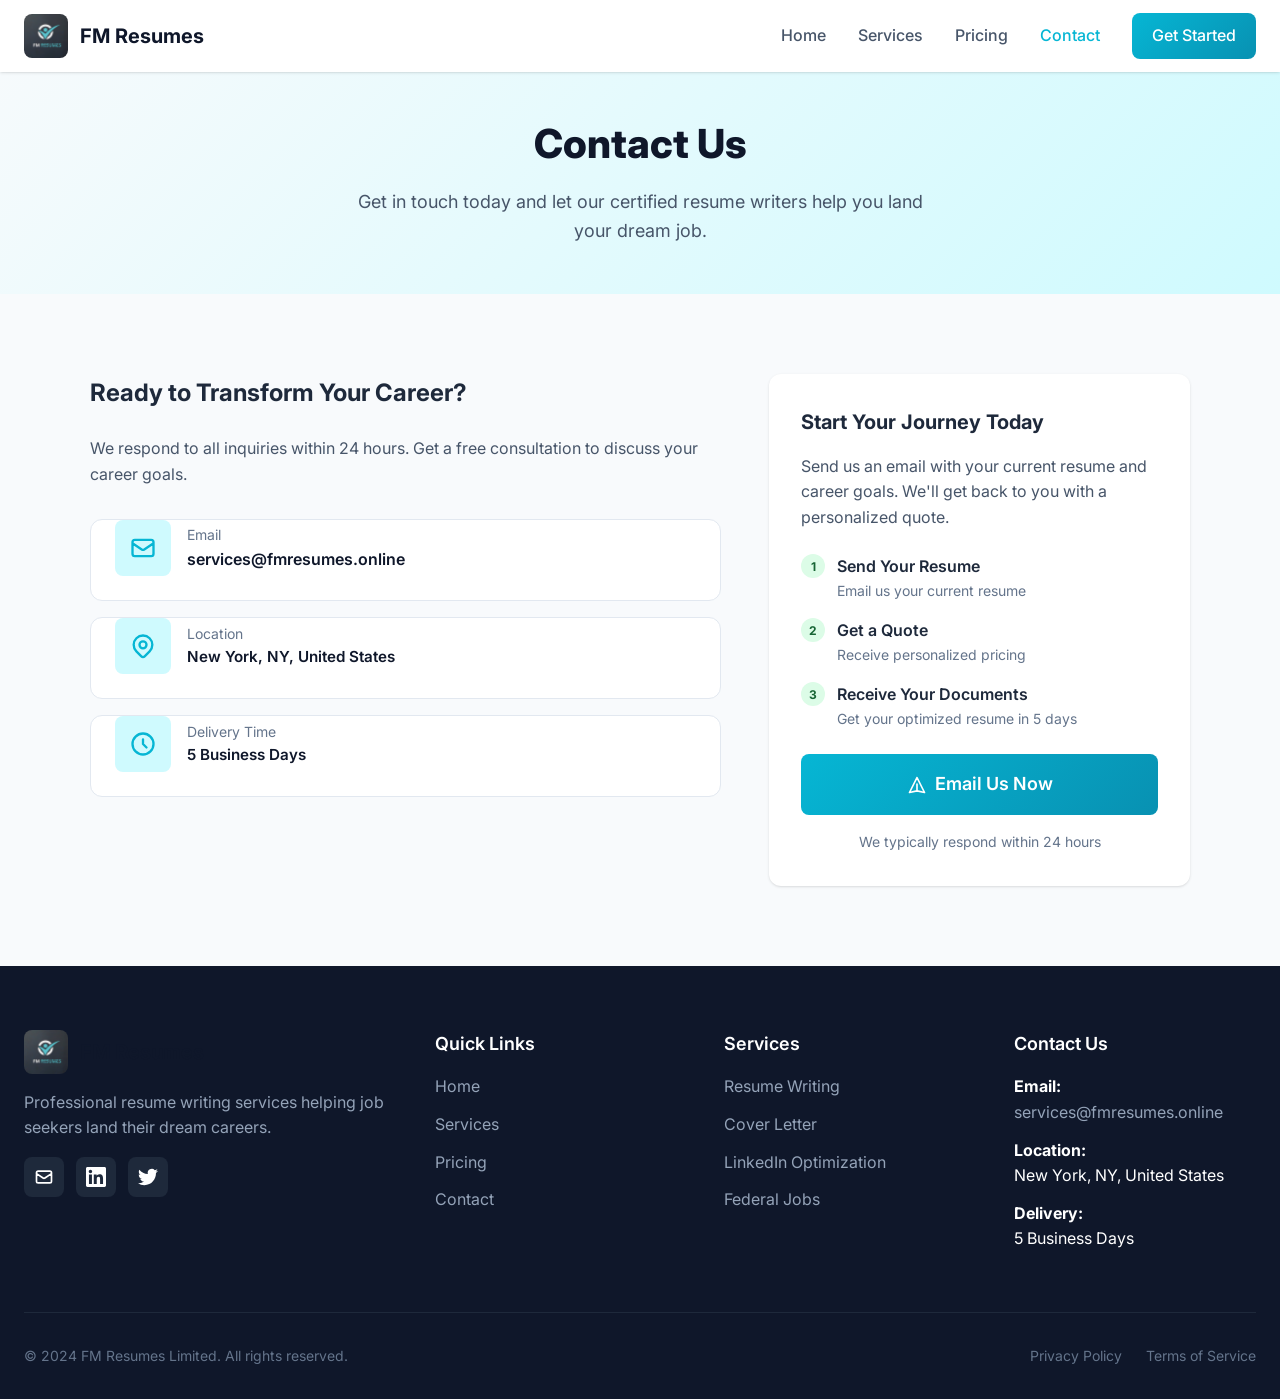
==== contact.html @ dc16cf53 "Add files via upload" ====
<!DOCTYPE html>
<html lang="en">
<head>
    <link rel="icon" type="image/png" href="/favicon.png">
    <link rel="apple-touch-icon" href="/favicon.png">
    <meta charset="UTF-8">
    <meta name="viewport" content="width=device-width, initial-scale=1.0">
    <title>Contact Us | FM Resumes</title>
    <meta name="description" content="Get in touch with FM Resumes for professional resume writing services. Free consultation available.">
    <link rel="stylesheet" href="style.css">
</head>
<body>
    <!-- Navigation -->
    <nav class="navbar">
        <div class="container">
            <a href="index.html" class="logo">
                <img src="logo.jpg" alt="FM Resumes">
                <span>FM Resumes</span>
            </a>
            <div class="nav-links">
                <a href="index.html">Home</a>
                <a href="services.html">Services</a>
                <a href="pricing.html">Pricing</a><a href="contact.html" class="active">Contact</a>
                <a href="pricing.html" class="nav-cta">Get Started</a>
            </div>
            <button class="mobile-menu-btn" aria-label="Toggle menu">
                <svg xmlns="http://www.w3.org/2000/svg" fill="none" viewBox="0 0 24 24" stroke="currentColor">
                    <path stroke-linecap="round" stroke-linejoin="round" stroke-width="2" d="M4 6h16M4 12h16M4 18h16" />
                </svg>
            </button>
        </div>
    </nav>

    <!-- Page Header -->
    <header class="page-header">
        <div class="container">
            <h1>Contact Us</h1>
            <p>Get in touch today and let our certified resume writers help you land your dream job.</p>
        </div>
    </header>

    <!-- Contact Section -->
    <section class="section">
        <div class="container">
            <div class="checkout-grid">
                <!-- Contact Info -->
                <div>
                    <h2 style="font-size: 1.5rem; margin-bottom: 1.5rem;">Ready to Transform Your Career?</h2>
                    <p style="color: var(--gray-600); margin-bottom: 2rem;">We respond to all inquiries within 24 hours. Get a free consultation to discuss your career goals.</p>

                    <div style="display: flex; flex-direction: column; gap: 1rem;">
                        <div class="card">
                            <div class="card-body" style="display: flex; align-items: center; gap: 1rem;">
                                <div class="card-icon" style="margin-bottom: 0;">
                                    <svg xmlns="http://www.w3.org/2000/svg" fill="none" viewBox="0 0 24 24" stroke="currentColor">
                                        <path stroke-linecap="round" stroke-linejoin="round" stroke-width="2" d="M3 8l7.89 5.26a2 2 0 002.22 0L21 8M5 19h14a2 2 0 002-2V7a2 2 0 00-2-2H5a2 2 0 00-2 2v10a2 2 0 002 2z" />
                                    </svg>
                                </div>
                                <div>
                                    <p style="font-size: 0.875rem; color: var(--gray-500);">Email</p>
                                    <a href="mailto:services@fmresumes.online" style="font-weight: 600; color: var(--gray-900);">services@fmresumes.online</a>
                                </div>
                            </div>
                        </div>

                        <div class="card">
                            <div class="card-body" style="display: flex; align-items: center; gap: 1rem;">
                                <div class="card-icon" style="margin-bottom: 0;">
                                    <svg xmlns="http://www.w3.org/2000/svg" fill="none" viewBox="0 0 24 24" stroke="currentColor">
                                        <path stroke-linecap="round" stroke-linejoin="round" stroke-width="2" d="M17.657 16.657L13.414 20.9a1.998 1.998 0 01-2.827 0l-4.244-4.243a8 8 0 1111.314 0z" />
                                        <path stroke-linecap="round" stroke-linejoin="round" stroke-width="2" d="M15 11a3 3 0 11-6 0 3 3 0 016 0z" />
                                    </svg>
                                </div>
                                <div>
                                    <p style="font-size: 0.875rem; color: var(--gray-500);">Location</p>
                                    <p style="font-weight: 600; color: var(--gray-900);">New York, NY, United States</p>
                                </div>
                            </div>
                        </div>

                        <div class="card">
                            <div class="card-body" style="display: flex; align-items: center; gap: 1rem;">
                                <div class="card-icon" style="margin-bottom: 0;">
                                    <svg xmlns="http://www.w3.org/2000/svg" fill="none" viewBox="0 0 24 24" stroke="currentColor">
                                        <path stroke-linecap="round" stroke-linejoin="round" stroke-width="2" d="M12 8v4l3 3m6-3a9 9 0 11-18 0 9 9 0 0118 0z" />
                                    </svg>
                                </div>
                                <div>
                                    <p style="font-size: 0.875rem; color: var(--gray-500);">Delivery Time</p>
                                    <p style="font-weight: 600; color: var(--gray-900);">5 Business Days</p>
                                </div>
                            </div>
                        </div>
                    </div>
                </div>

                <!-- CTA Card -->
                <div class="checkout-summary">
                    <h2 style="font-size: 1.25rem; margin-bottom: 1rem;">Start Your Journey Today</h2>
                    <p style="color: var(--gray-600); margin-bottom: 1.5rem;">Send us an email with your current resume and career goals. We'll get back to you with a personalized quote.</p>

                    <div style="display: flex; flex-direction: column; gap: 1rem; margin-bottom: 1.5rem;">
                        <div style="display: flex; align-items: flex-start; gap: 0.75rem;">
                            <div style="width: 24px; height: 24px; background: #dcfce7; border-radius: 50%; display: flex; align-items: center; justify-content: center; flex-shrink: 0;">
                                <span style="color: #166534; font-size: 0.75rem; font-weight: 700;">1</span>
                            </div>
                            <div>
                                <p style="font-weight: 600;">Send Your Resume</p>
                                <p style="font-size: 0.875rem; color: var(--gray-500);">Email us your current resume</p>
                            </div>
                        </div>
                        <div style="display: flex; align-items: flex-start; gap: 0.75rem;">
                            <div style="width: 24px; height: 24px; background: #dcfce7; border-radius: 50%; display: flex; align-items: center; justify-content: center; flex-shrink: 0;">
                                <span style="color: #166534; font-size: 0.75rem; font-weight: 700;">2</span>
                            </div>
                            <div>
                                <p style="font-weight: 600;">Get a Quote</p>
                                <p style="font-size: 0.875rem; color: var(--gray-500);">Receive personalized pricing</p>
                            </div>
                        </div>
                        <div style="display: flex; align-items: flex-start; gap: 0.75rem;">
                            <div style="width: 24px; height: 24px; background: #dcfce7; border-radius: 50%; display: flex; align-items: center; justify-content: center; flex-shrink: 0;">
                                <span style="color: #166534; font-size: 0.75rem; font-weight: 700;">3</span>
                            </div>
                            <div>
                                <p style="font-weight: 600;">Receive Your Documents</p>
                                <p style="font-size: 0.875rem; color: var(--gray-500);">Get your optimized resume in 5 days</p>
                            </div>
                        </div>
                    </div>

                    <a href="mailto:services@fmresumes.online" class="btn btn-primary btn-full btn-large">
                        <svg xmlns="http://www.w3.org/2000/svg" width="20" height="20" viewBox="0 0 24 24" fill="none" stroke="currentColor" stroke-width="2">
                            <path stroke-linecap="round" stroke-linejoin="round" d="M12 19l9 2-9-18-9 18 9-2zm0 0v-8" />
                        </svg>
                        Email Us Now
                    </a>

                    <p style="text-align: center; font-size: 0.875rem; color: var(--gray-500); margin-top: 1rem;">We typically respond within 24 hours</p>
                </div>
            </div>
        </div>
    </section>

    <!-- Footer -->
    <footer class="footer">
        <div class="container">
            <div class="footer-grid">
                <div class="footer-brand">
                    <a href="index.html" class="logo">
                        <img src="logo.jpg" alt="FM Resumes">
                        <span>FM Resumes</span>
                    </a>
                    <p>Professional resume writing services helping job seekers land their dream careers.</p>
                    <div class="footer-social">
                        <a href="mailto:services@fmresumes.online" aria-label="Email">
                            <svg xmlns="http://www.w3.org/2000/svg" fill="none" viewBox="0 0 24 24" stroke="currentColor">
                                <path stroke-linecap="round" stroke-linejoin="round" stroke-width="2" d="M3 8l7.89 5.26a2 2 0 002.22 0L21 8M5 19h14a2 2 0 002-2V7a2 2 0 00-2-2H5a2 2 0 00-2 2v10a2 2 0 002 2z" />
                            </svg>
                        </a>
                        <a href="#" aria-label="LinkedIn">
                            <svg xmlns="http://www.w3.org/2000/svg" fill="currentColor" viewBox="0 0 24 24">
                                <path d="M20.447 20.452h-3.554v-5.569c0-1.328-.027-3.037-1.852-3.037-1.853 0-2.136 1.445-2.136 2.939v5.667H9.351V9h3.414v1.561h.046c.477-.9 1.637-1.85 3.37-1.85 3.601 0 4.267 2.37 4.267 5.455v6.286zM5.337 7.433c-1.144 0-2.063-.926-2.063-2.065 0-1.138.92-2.063 2.063-2.063 1.14 0 2.064.925 2.064 2.063 0 1.139-.925 2.065-2.064 2.065zm1.782 13.019H3.555V9h3.564v11.452zM22.225 0H1.771C.792 0 0 .774 0 1.729v20.542C0 23.227.792 24 1.771 24h20.451C23.2 24 24 23.227 24 22.271V1.729C24 .774 23.2 0 22.222 0h.003z"/>
                            </svg>
                        </a>
                        <a href="#" aria-label="Twitter">
                            <svg xmlns="http://www.w3.org/2000/svg" fill="currentColor" viewBox="0 0 24 24">
                                <path d="M23.953 4.57a10 10 0 01-2.825.775 4.958 4.958 0 002.163-2.723c-.951.555-2.005.959-3.127 1.184a4.92 4.92 0 00-8.384 4.482C7.69 8.095 4.067 6.13 1.64 3.162a4.822 4.822 0 00-.666 2.475c0 1.71.87 3.213 2.188 4.096a4.904 4.904 0 01-2.228-.616v.06a4.923 4.923 0 003.946 4.827 4.996 4.996 0 01-2.212.085 4.936 4.936 0 004.604 3.417 9.867 9.867 0 01-6.102 2.105c-.39 0-.779-.023-1.17-.067a13.995 13.995 0 007.557 2.209c9.053 0 13.998-7.496 13.998-13.985 0-.21 0-.42-.015-.63A9.935 9.935 0 0024 4.59z"/>
                            </svg>
                        </a>
                    </div>
                </div>
                <div>
                    <h4>Quick Links</h4>
                    <ul class="footer-links">
                        <li><a href="index.html">Home</a></li>
                        <li><a href="services.html">Services</a></li>
                        <li><a href="pricing.html">Pricing</a></li>
                        <li></li>
                        <li><a href="contact.html">Contact</a></li>
                    </ul>
                </div>
                <div>
                    <h4>Services</h4>
                    <ul class="footer-links">
                        <li><a href="early-career.html">Resume Writing</a></li>
                        <li><a href="services.html">Cover Letter</a></li>
                        <li><a href="services.html">LinkedIn Optimization</a></li>
                        <li><a href="services.html">Federal Jobs</a></li>
                        <li></li>
                    </ul>
                </div>
                <div>
                    <h4>Contact Us</h4>
                    <ul class="footer-links">
                        <li><strong>Email:</strong><br><a href="mailto:services@fmresumes.online">services@fmresumes.online</a></li>
                        <li><strong>Location:</strong><br>New York, NY, United States</li>
                        <li><strong>Delivery:</strong><br>5 Business Days</li>
                    </ul>
                </div>
            </div>
            <div class="footer-bottom">
                <p>&copy; 2024 FM Resumes Limited. All rights reserved.</p>
                <div class="footer-bottom-links">
                    <a href="#">Privacy Policy</a>
                    <a href="#">Terms of Service</a>
                </div>
            </div>
        </div>
    </footer>

    <script src="main.js"></script>
</body>
</html>
---- style.css ----
/* FM Resumes - Main Stylesheet */
@import url('https://fonts.googleapis.com/css2?family=Inter:wght@300;400;500;600;700;800&display=swap');

:root {
    --primary: #06b6d4;
    --primary-dark: #0891b2;
    --primary-light: #cffafe;
    --secondary: #1e293b;
    --accent: #14b8a6;
    --success: #22c55e;
    --warning: #f59e0b;
    --danger: #ef4444;
    --gray-50: #f8fafc;
    --gray-100: #f1f5f9;
    --gray-200: #e2e8f0;
    --gray-300: #cbd5e1;
    --gray-400: #94a3b8;
    --gray-500: #64748b;
    --gray-600: #475569;
    --gray-700: #334155;
    --gray-800: #1e293b;
    --gray-900: #0f172a;
    --white: #ffffff;
    --shadow-sm: 0 1px 2px 0 rgb(0 0 0 / 0.05);
    --shadow: 0 1px 3px 0 rgb(0 0 0 / 0.1), 0 1px 2px -1px rgb(0 0 0 / 0.1);
    --shadow-md: 0 4px 6px -1px rgb(0 0 0 / 0.1), 0 2px 4px -2px rgb(0 0 0 / 0.1);
    --shadow-lg: 0 10px 15px -3px rgb(0 0 0 / 0.1), 0 4px 6px -4px rgb(0 0 0 / 0.1);
    --shadow-xl: 0 20px 25px -5px rgb(0 0 0 / 0.1), 0 8px 10px -6px rgb(0 0 0 / 0.1);
    --radius: 0.5rem;
    --radius-lg: 0.75rem;
    --radius-xl: 1rem;
}

* {
    margin: 0;
    padding: 0;
    box-sizing: border-box;
}

html {
    scroll-behavior: smooth;
}

body {
    font-family: 'Inter', -apple-system, BlinkMacSystemFont, 'Segoe UI', sans-serif;
    font-size: 16px;
    line-height: 1.6;
    color: var(--gray-800);
    background-color: var(--gray-50);
}

a {
    text-decoration: none;
    color: inherit;
}

ul {
    list-style: none;
}

img {
    max-width: 100%;
    height: auto;
}

/* Container */
.container {
    max-width: 1280px;
    margin: 0 auto;
    padding: 0 1.5rem;
}

/* Navigation */
.navbar {
    position: fixed;
    top: 0;
    left: 0;
    right: 0;
    background: var(--white);
    box-shadow: var(--shadow);
    z-index: 1000;
    transition: all 0.3s ease;
}

.navbar .container {
    display: flex;
    align-items: center;
    justify-content: space-between;
    height: 72px;
}

.logo {
    display: flex;
    align-items: center;
    gap: 0.75rem;
}

.logo img {
    width: 44px;
    height: 44px;
    border-radius: var(--radius);
    object-fit: cover;
}

.logo span {
    font-size: 1.25rem;
    font-weight: 700;
    color: var(--gray-900);
}

.nav-links {
    display: flex;
    align-items: center;
    gap: 2rem;
}

.nav-links a {
    font-weight: 500;
    color: var(--gray-600);
    transition: color 0.2s;
}

.nav-links a:hover,
.nav-links a.active {
    color: var(--primary);
}

.nav-cta {
    background: linear-gradient(135deg, var(--primary) 0%, var(--primary-dark) 100%);
    color: var(--white) !important;
    padding: 0.625rem 1.25rem;
    border-radius: var(--radius);
    font-weight: 600;
    transition: opacity 0.2s;
}

.nav-cta:hover {
    opacity: 0.9;
}

.mobile-menu-btn {
    display: none;
    background: none;
    border: none;
    cursor: pointer;
    padding: 0.5rem;
}

.mobile-menu-btn svg {
    width: 24px;
    height: 24px;
    color: var(--gray-700);
}

/* Buttons */
.btn {
    display: inline-flex;
    align-items: center;
    justify-content: center;
    gap: 0.5rem;
    padding: 0.75rem 1.5rem;
    font-size: 1rem;
    font-weight: 600;
    border-radius: var(--radius);
    border: none;
    cursor: pointer;
    transition: all 0.2s;
}

.btn-primary {
    background: linear-gradient(135deg, var(--primary) 0%, var(--primary-dark) 100%);
    color: var(--white);
}

.btn-primary:hover {
    opacity: 0.9;
    transform: translateY(-1px);
    box-shadow: var(--shadow-md);
}

.btn-secondary {
    background: var(--white);
    color: var(--gray-700);
    border: 1px solid var(--gray-300);
}

.btn-secondary:hover {
    background: var(--gray-50);
    border-color: var(--gray-400);
}

.btn-large {
    padding: 1rem 2rem;
    font-size: 1.125rem;
}

.btn-full {
    width: 100%;
}

/* Hero Section */
.hero {
    padding: 8rem 0 5rem;
    background: linear-gradient(135deg, var(--gray-50) 0%, var(--primary-light) 100%);
    position: relative;
    overflow: hidden;
}

.hero::before {
    content: '';
    position: absolute;
    top: 0;
    right: 0;
    width: 50%;
    height: 100%;
    background: linear-gradient(225deg, rgba(6, 182, 212, 0.1) 0%, transparent 60%);
}

.hero-content {
    display: grid;
    grid-template-columns: 1fr 1fr;
    gap: 4rem;
    align-items: center;
    position: relative;
    z-index: 1;
}

.hero-badge {
    display: inline-flex;
    align-items: center;
    gap: 0.5rem;
    background: var(--primary-light);
    color: var(--primary-dark);
    padding: 0.5rem 1rem;
    border-radius: 9999px;
    font-size: 0.875rem;
    font-weight: 600;
    margin-bottom: 1.5rem;
}

.hero h1 {
    font-size: 3.5rem;
    font-weight: 800;
    line-height: 1.1;
    color: var(--gray-900);
    margin-bottom: 1.5rem;
}

.hero h1 span {
    background: linear-gradient(135deg, var(--primary) 0%, var(--primary-dark) 100%);
    -webkit-background-clip: text;
    -webkit-text-fill-color: transparent;
    background-clip: text;
}

.hero p {
    font-size: 1.125rem;
    color: var(--gray-600);
    margin-bottom: 2rem;
    max-width: 540px;
}

.hero-features {
    display: flex;
    flex-wrap: wrap;
    gap: 1rem;
    margin-bottom: 2rem;
}

.hero-feature {
    display: flex;
    align-items: center;
    gap: 0.5rem;
    color: var(--gray-700);
    font-weight: 500;
}

.hero-feature svg {
    width: 20px;
    height: 20px;
    color: var(--success);
}

.hero-buttons {
    display: flex;
    gap: 1rem;
    flex-wrap: wrap;
}

.hero-stats {
    background: var(--white);
    border-radius: var(--radius-xl);
    padding: 2rem;
    box-shadow: var(--shadow-xl);
}

.stats-grid {
    display: grid;
    grid-template-columns: repeat(2, 1fr);
    gap: 1.5rem;
    margin-bottom: 1.5rem;
}

.stat-item {
    text-align: center;
}

.stat-value {
    font-size: 2rem;
    font-weight: 800;
    background: linear-gradient(135deg, var(--primary) 0%, var(--primary-dark) 100%);
    -webkit-background-clip: text;
    -webkit-text-fill-color: transparent;
    background-clip: text;
}

.stat-label {
    font-size: 0.875rem;
    color: var(--gray-500);
}

.hero-testimonial {
    padding-top: 1.5rem;
    border-top: 1px solid var(--gray-200);
}

.avatar-group {
    display: flex;
    margin-bottom: 0.75rem;
}

.avatar-group .avatar {
    width: 32px;
    height: 32px;
    border-radius: 50%;
    background: linear-gradient(135deg, var(--primary) 0%, var(--accent) 100%);
    border: 2px solid var(--white);
    margin-left: -8px;
}

.avatar-group .avatar:first-child {
    margin-left: 0;
}

.stars {
    display: flex;
    gap: 0.25rem;
    margin-bottom: 0.5rem;
}

.stars svg {
    width: 16px;
    height: 16px;
    color: #fbbf24;
    fill: #fbbf24;
}

/* Section Styles */
.section {
    padding: 5rem 0;
}

.section-header {
    text-align: center;
    max-width: 640px;
    margin: 0 auto 3rem;
}

.section-header h2 {
    font-size: 2.5rem;
    font-weight: 700;
    color: var(--gray-900);
    margin-bottom: 1rem;
}

.section-header p {
    font-size: 1.125rem;
    color: var(--gray-600);
}

/* Cards */
.card {
    background: var(--white);
    border-radius: var(--radius-lg);
    border: 1px solid var(--gray-200);
    overflow: hidden;
    transition: all 0.3s ease;
}

.card:hover {
    border-color: var(--primary);
    box-shadow: var(--shadow-lg);
    transform: translateY(-2px);
}

.card-header {
    padding: 1.5rem;
}

.card-body {
    padding: 0 1.5rem 1.5rem;
}

.card-icon {
    width: 56px;
    height: 56px;
    background: var(--primary-light);
    border-radius: var(--radius);
    display: flex;
    align-items: center;
    justify-content: center;
    margin-bottom: 1rem;
}

.card-icon svg {
    width: 28px;
    height: 28px;
    color: var(--primary);
}

.card h3 {
    font-size: 1.25rem;
    font-weight: 700;
    color: var(--gray-900);
    margin-bottom: 0.5rem;
}

.card p {
    color: var(--gray-600);
    font-size: 0.95rem;
}

/* Feature List */
.feature-list {
    margin: 1rem 0;
}

.feature-list li {
    display: flex;
    align-items: flex-start;
    gap: 0.5rem;
    padding: 0.375rem 0;
    color: var(--gray-700);
    font-size: 0.95rem;
}

.feature-list li svg {
    width: 18px;
    height: 18px;
    color: var(--success);
    flex-shrink: 0;
    margin-top: 2px;
}

/* Pricing */
.pricing-row {
    display: flex;
    justify-content: space-between;
    align-items: center;
    padding: 0.75rem 0;
    border-top: 1px solid var(--gray-100);
}

.pricing-card {
    position: relative;
}

.pricing-card.featured {
    border-color: var(--primary);
    box-shadow: var(--shadow-lg);
    transform: scale(1.02);
    padding-top: 2.5rem;
}

.pricing-badge {
    position: absolute;
    top: 1rem;
    left: 50%;
    transform: translateX(-50%);
    background: linear-gradient(135deg, var(--primary) 0%, var(--primary-dark) 100%);
    color: white;
    padding: 0.375rem 1rem;
    border-radius: 9999px;
    font-size: 0.875rem;
    font-weight: 600;
    white-space: nowrap;
    z-index: 1;
}

.price {
    font-size: 1.25rem;
    font-weight: 700;
    color: var(--primary);
}

/* Grid Layouts */
.grid-2 {
    display: grid;
    grid-template-columns: repeat(2, 1fr);
    gap: 1.5rem;
}

.grid-3 {
    display: grid;
    grid-template-columns: repeat(3, 1fr);
    gap: 1.5rem;
}

.grid-4 {
    display: grid;
    grid-template-columns: repeat(4, 1fr);
    gap: 1.5rem;
}

/* Stats Bar */
.stats-bar {
    background: linear-gradient(135deg, var(--primary) 0%, var(--primary-dark) 100%);
    padding: 3rem 0;
    color: var(--white);
}

.stats-bar-grid {
    display: grid;
    grid-template-columns: repeat(4, 1fr);
    gap: 2rem;
    text-align: center;
}

.stats-bar-item svg {
    width: 32px;
    height: 32px;
    margin: 0 auto 1rem;
    opacity: 0.9;
}

.stats-bar-value {
    font-size: 2.5rem;
    font-weight: 800;
    margin-bottom: 0.25rem;
}

.stats-bar-label {
    font-size: 1rem;
    opacity: 0.9;
}

.stats-bar-desc {
    font-size: 0.875rem;
    opacity: 0.7;
}

/* Forms */
.form-group {
    margin-bottom: 1.5rem;
}

.form-label {
    display: block;
    font-weight: 600;
    color: var(--gray-700);
    margin-bottom: 0.5rem;
}

.form-input,
.form-textarea,
.form-select {
    width: 100%;
    padding: 0.75rem 1rem;
    border: 1px solid var(--gray-300);
    border-radius: var(--radius);
    font-size: 1rem;
    font-family: inherit;
    transition: all 0.2s;
}

.form-input:focus,
.form-textarea:focus,
.form-select:focus {
    outline: none;
    border-color: var(--primary);
    box-shadow: 0 0 0 3px var(--primary-light);
}

.form-textarea {
    resize: vertical;
    min-height: 120px;
}

/* Checkbox */
.checkbox-group {
    display: flex;
    align-items: center;
    gap: 0.75rem;
    padding: 0.75rem;
    border: 1px solid var(--gray-200);
    border-radius: var(--radius);
    cursor: pointer;
    transition: all 0.2s;
}

.checkbox-group:hover {
    border-color: var(--primary);
    background: var(--primary-light);
}

.checkbox-group input[type="checkbox"] {
    width: 20px;
    height: 20px;
    accent-color: var(--primary);
}

.checkbox-group .checkbox-price {
    margin-left: auto;
    font-weight: 600;
    color: var(--primary);
}

/* Upload Area */
.upload-area {
    border: 2px dashed var(--gray-300);
    border-radius: var(--radius-lg);
    padding: 3rem;
    text-align: center;
    cursor: pointer;
    transition: all 0.2s;
}

.upload-area:hover {
    border-color: var(--primary);
    background: var(--primary-light);
}

.upload-area svg {
    width: 48px;
    height: 48px;
    color: var(--gray-400);
    margin-bottom: 1rem;
}

.upload-area p {
    color: var(--gray-700);
    font-weight: 500;
    margin-bottom: 0.5rem;
}

.upload-area span {
    color: var(--gray-500);
    font-size: 0.875rem;
}

/* Progress Bar */
.progress-container {
    margin: 1.5rem 0;
}

.progress-bar {
    height: 8px;
    background: var(--gray-200);
    border-radius: 9999px;
    overflow: hidden;
}

.progress-fill {
    height: 100%;
    background: linear-gradient(135deg, var(--primary) 0%, var(--primary-dark) 100%);
    border-radius: 9999px;
    transition: width 0.3s ease;
}

/* ATS Score Circle */
.score-circle {
    position: relative;
    width: 160px;
    height: 160px;
    margin: 0 auto 2rem;
}

.score-circle svg {
    transform: rotate(-90deg);
}

.score-circle-bg {
    fill: none;
    stroke: var(--gray-200);
    stroke-width: 12;
}

.score-circle-fill {
    fill: none;
    stroke-width: 12;
    stroke-linecap: round;
    transition: stroke-dasharray 0.5s ease;
}

.score-value {
    position: absolute;
    top: 50%;
    left: 50%;
    transform: translate(-50%, -50%);
    font-size: 2.5rem;
    font-weight: 800;
}

.score-label {
    text-align: center;
    font-size: 0.875rem;
    color: var(--gray-500);
}

/* Badges */
.badge {
    display: inline-flex;
    align-items: center;
    padding: 0.375rem 0.875rem;
    border-radius: 9999px;
    font-size: 0.875rem;
    font-weight: 600;
}

.badge-success {
    background: #dcfce7;
    color: #166534;
}

.badge-warning {
    background: #fef3c7;
    color: #92400e;
}

.badge-danger {
    background: #fee2e2;
    color: #991b1b;
}

/* Footer */
.footer {
    background: var(--gray-900);
    color: var(--white);
    padding: 4rem 0 2rem;
}

.footer-grid {
    display: grid;
    grid-template-columns: 1.5fr repeat(3, 1fr);
    gap: 3rem;
    margin-bottom: 3rem;
}

.footer-brand p {
    color: var(--gray-400);
    margin: 1rem 0;
}

.footer-social {
    display: flex;
    gap: 0.75rem;
}

.footer-social a {
    width: 40px;
    height: 40px;
    background: var(--gray-800);
    border-radius: var(--radius);
    display: flex;
    align-items: center;
    justify-content: center;
    transition: all 0.2s;
}

.footer-social a:hover {
    background: var(--primary);
}

.footer-social svg {
    width: 20px;
    height: 20px;
}

.footer h4 {
    font-size: 1.125rem;
    font-weight: 600;
    margin-bottom: 1rem;
}

.footer-links li {
    margin-bottom: 0.75rem;
}

.footer-links a {
    color: var(--gray-400);
    transition: color 0.2s;
}

.footer-links a:hover {
    color: var(--white);
}

.footer-bottom {
    padding-top: 2rem;
    border-top: 1px solid var(--gray-800);
    display: flex;
    justify-content: space-between;
    align-items: center;
    flex-wrap: wrap;
    gap: 1rem;
}

.footer-bottom p {
    color: var(--gray-500);
    font-size: 0.875rem;
}

.footer-bottom-links {
    display: flex;
    gap: 1.5rem;
}

.footer-bottom-links a {
    color: var(--gray-500);
    font-size: 0.875rem;
    transition: color 0.2s;
}

.footer-bottom-links a:hover {
    color: var(--white);
}

/* Page Header */
.page-header {
    padding: 7rem 0 3rem;
    background: linear-gradient(135deg, var(--gray-50) 0%, var(--primary-light) 100%);
    text-align: center;
}

.page-header h1 {
    font-size: 2.5rem;
    font-weight: 800;
    color: var(--gray-900);
    margin-bottom: 0.75rem;
}

.page-header p {
    font-size: 1.125rem;
    color: var(--gray-600);
    max-width: 600px;
    margin: 0 auto;
}

/* Package Builder */
.package-builder {
    display: grid;
    grid-template-columns: 1fr 1fr;
    gap: 3rem;
    max-width: 1000px;
    margin: 0 auto;
}

.package-options {
    background: var(--white);
    border-radius: var(--radius-lg);
    padding: 2rem;
    box-shadow: var(--shadow);
}

.package-options h3 {
    font-size: 1.25rem;
    font-weight: 700;
    margin-bottom: 1.5rem;
    color: var(--gray-900);
}

.option-item {
    margin-bottom: 1rem;
}

.option-item.included {
    opacity: 0.7;
}

.option-item.included input {
    accent-color: var(--success);
}

.package-summary {
    background: var(--white);
    border-radius: var(--radius-lg);
    padding: 2rem;
    box-shadow: var(--shadow);
    height: fit-content;
    position: sticky;
    top: 100px;
}

.package-summary h3 {
    font-size: 1.25rem;
    font-weight: 700;
    margin-bottom: 1.5rem;
    color: var(--gray-900);
}

.summary-row {
    display: flex;
    justify-content: space-between;
    padding: 0.75rem 0;
    border-bottom: 1px solid var(--gray-100);
}

.summary-row.total {
    border-top: 2px solid var(--gray-200);
    border-bottom: none;
    margin-top: 0.5rem;
    padding-top: 1rem;
    font-size: 1.25rem;
    font-weight: 700;
}

.summary-row.total span:last-child {
    color: var(--primary);
}

/* Checkout */
.checkout-grid {
    display: grid;
    grid-template-columns: 1.5fr 1fr;
    gap: 3rem;
    max-width: 1100px;
    margin: 0 auto;
}

.checkout-form {
    background: var(--white);
    border-radius: var(--radius-lg);
    padding: 2rem;
    box-shadow: var(--shadow);
}

.checkout-summary {
    background: var(--white);
    border-radius: var(--radius-lg);
    padding: 2rem;
    box-shadow: var(--shadow);
    height: fit-content;
}

/* Modal */
.modal-overlay {
    position: fixed;
    inset: 0;
    background: rgba(0, 0, 0, 0.5);
    display: flex;
    align-items: center;
    justify-content: center;
    padding: 1.5rem;
    z-index: 2000;
    opacity: 0;
    visibility: hidden;
    transition: all 0.3s;
}

.modal-overlay.active {
    opacity: 1;
    visibility: visible;
}

.modal {
    background: var(--white);
    border-radius: var(--radius-xl);
    padding: 2rem 2rem 2.25rem;
    max-width: 420px;
    width: min(92vw, 420px);
    max-height: calc(100vh - 3rem);
    text-align: center;
    transform: scale(0.9);
    transition: transform 0.3s;
    display: flex;
    flex-direction: column;
    align-items: center;
}

.modal-overlay.active .modal {
    transform: scale(1);
}

.modal-icon {
    width: 80px;
    height: 80px;
    background: var(--success);
    border-radius: 50%;
    display: flex;
    align-items: center;
    justify-content: center;
    margin: 0 auto 1.5rem;
}

.modal-icon svg {
    width: 40px;
    height: 40px;
    color: var(--white);
}

.modal h3 {
    font-size: 1.5rem;
    font-weight: 700;
    color: var(--gray-900);
    margin-bottom: 0.75rem;
}

.modal p {
    color: var(--gray-600);
    margin-bottom: 1rem;
}

.order-ref {
    background: var(--gray-100);
    padding: 1rem;
    border-radius: var(--radius);
    font-family: monospace;
    font-size: 1.125rem;
    color: var(--gray-800);
    margin-bottom: 1.5rem;
}

/* Responsive */
@media (max-width: 1024px) {
    .hero-content {
        grid-template-columns: 1fr;
        gap: 3rem;
    }

    .hero h1 {
        font-size: 2.5rem;
    }

    .grid-4 {
        grid-template-columns: repeat(2, 1fr);
    }

    .stats-bar-grid {
        grid-template-columns: repeat(2, 1fr);
    }

    .footer-grid {
        grid-template-columns: repeat(2, 1fr);
    }

    .package-builder,
    .checkout-grid {
        grid-template-columns: 1fr;
    }

    .package-summary {
        position: static;
    }
}

@media (max-width: 768px) {
    .nav-links {
        display: none;
        position: absolute;
        top: 72px;
        left: 0;
        right: 0;
        background: var(--white);
        flex-direction: column;
        padding: 1.5rem;
        gap: 1rem;
        box-shadow: var(--shadow-lg);
    }

    .nav-links.active {
        display: flex;
    }

    .mobile-menu-btn {
        display: block;
    }

    .hero {
        padding: 6rem 0 3rem;
    }

    .hero h1 {
        font-size: 2rem;
    }

    .section-header h2 {
        font-size: 1.75rem;
    }

    .grid-2,
    .grid-3,
    .grid-4 {
        grid-template-columns: 1fr;
    }

    .stats-bar-grid {
        grid-template-columns: 1fr;
        gap: 2rem;
    }

    .footer-grid {
        grid-template-columns: 1fr;
    }

    .footer-bottom {
        flex-direction: column;
        text-align: center;
    }

    .page-header h1 {
        font-size: 1.75rem;
    }

    .pricing-card.featured {
        transform: none;
        padding-top: 2.25rem;
    }

    .pricing-badge {
        font-size: 0.8rem;
        padding: 0.325rem 0.85rem;
    }
}

@media (max-width: 480px) {
    .hero-buttons {
        flex-direction: column;
    }

    .btn {
        width: 100%;
    }

    .stats-grid {
        grid-template-columns: 1fr;
    }

    .modal-overlay {
        padding: 1rem;
    }

    .modal {
        padding: 1.5rem;
        max-height: calc(100vh - 2rem);
    }

    .modal-icon {
        width: 64px;
        height: 64px;
        margin-bottom: 1rem;
    }

    .modal-icon svg {
        width: 32px;
        height: 32px;
    }
}
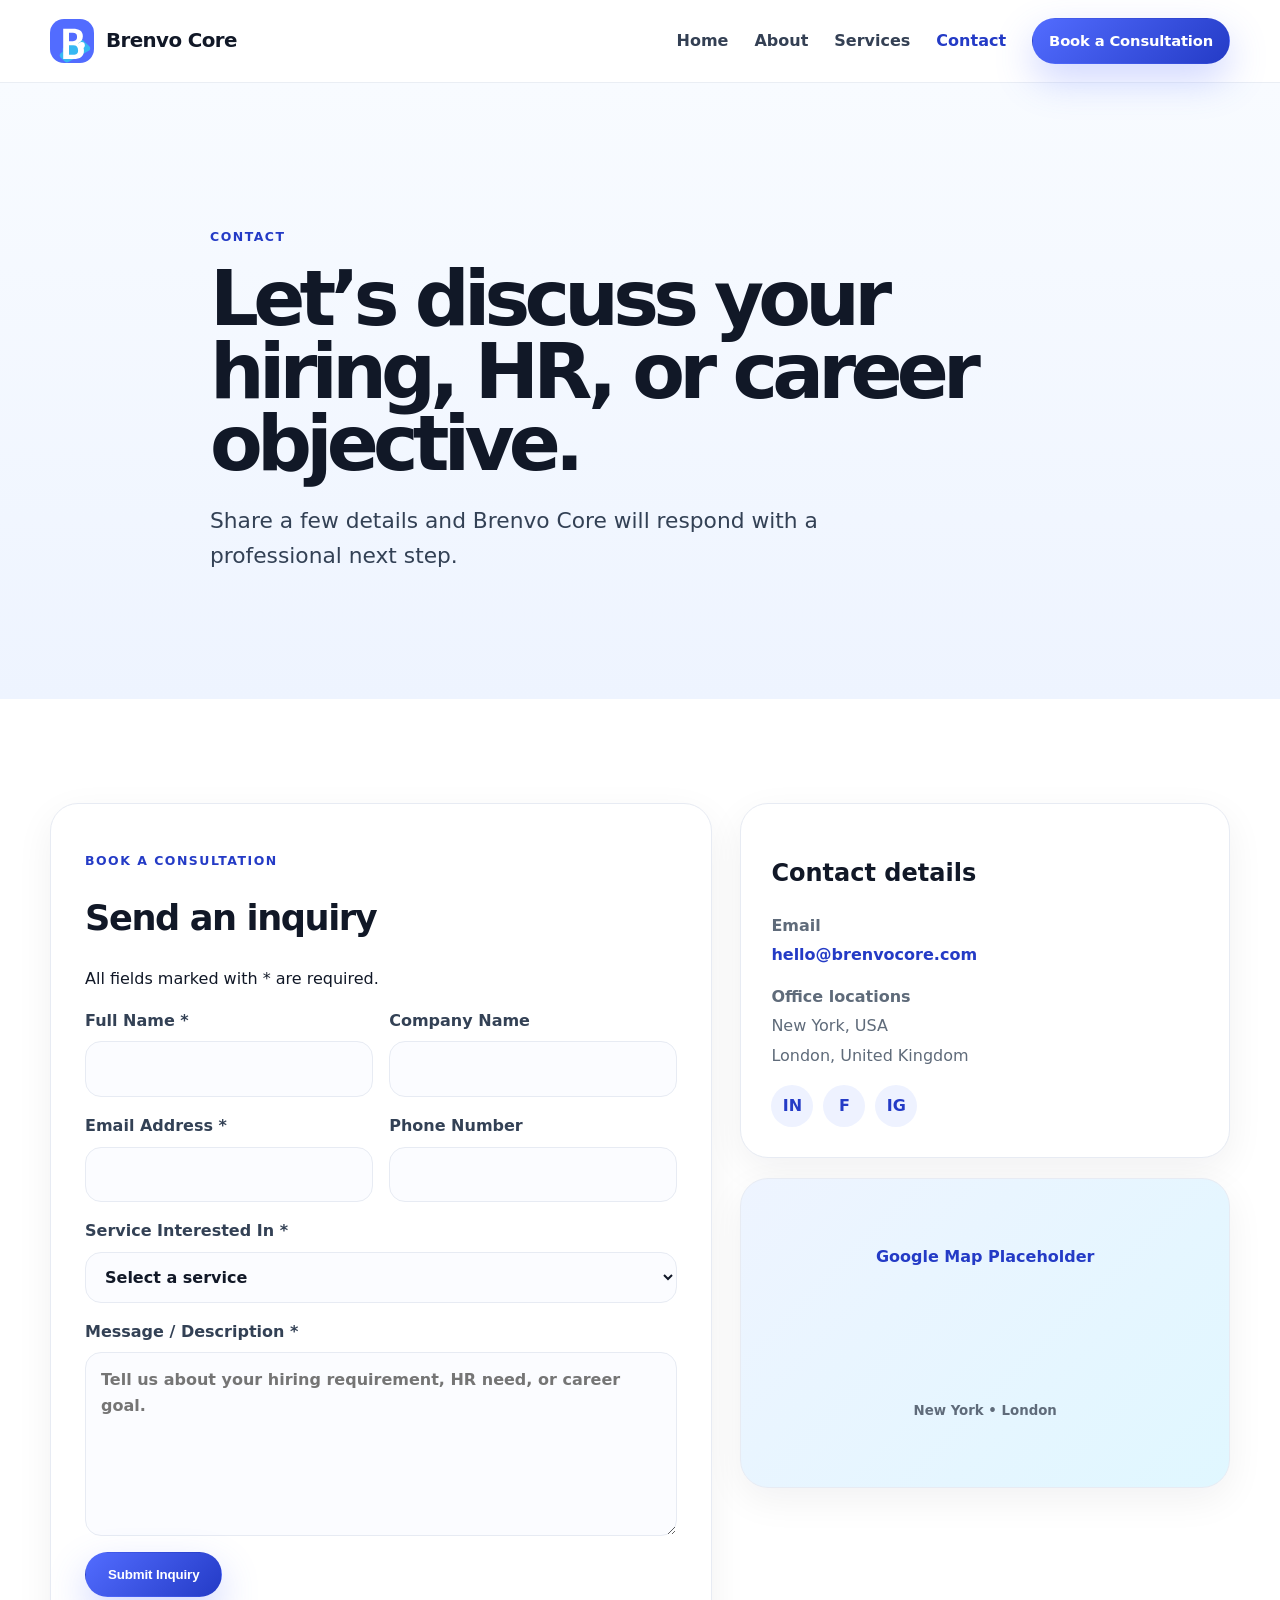
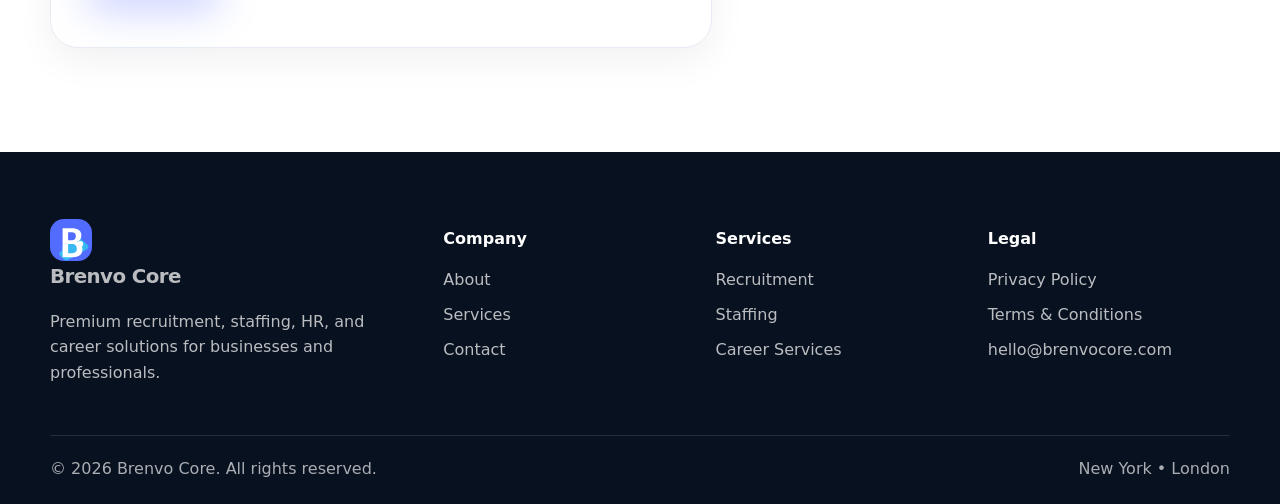
==== commit d16d7d5b: "Build Brenvo Core corporate website" ====
--- a/contact.html
+++ b/contact.html
@@ -1,214 +1,30 @@
 <!DOCTYPE html>
 <html lang="en">
 <head>
-    <link rel="icon" type="image/png" href="/favicon.png">
-    <link rel="apple-touch-icon" href="/favicon.png">
-    <meta charset="UTF-8">
-    <meta name="viewport" content="width=device-width, initial-scale=1.0">
-    <title>Contact Us | FM Resumes</title>
-    <meta name="description" content="Get in touch with FM Resumes for professional resume writing services. Free consultation available.">
-    <link rel="stylesheet" href="style.css">
+  <meta charset="UTF-8"><meta name="viewport" content="width=device-width, initial-scale=1.0">
+  <title>Contact Brenvo Core | Book Recruitment, HR & Career Consultation</title>
+  <meta name="description" content="Contact Brenvo Core for recruitment, staffing, HR solutions, resume writing, LinkedIn optimization, cover letters, career counseling, talent acquisition, and workforce consulting.">
+  <link rel="icon" type="image/svg+xml" href="favicon.svg"><link rel="apple-touch-icon" href="favicon.svg"><link rel="stylesheet" href="style.css">
 </head>
 <body>
-    <!-- Navigation -->
-    <nav class="navbar">
-        <div class="container">
-            <a href="index.html" class="logo">
-                <img src="logo.jpg" alt="FM Resumes">
-                <span>FM Resumes</span>
-            </a>
-            <div class="nav-links">
-                <a href="index.html">Home</a>
-                <a href="services.html">Services</a>
-                <a href="pricing.html">Pricing</a><a href="contact.html" class="active">Contact</a>
-                <a href="pricing.html" class="nav-cta">Get Started</a>
-            </div>
-            <button class="mobile-menu-btn" aria-label="Toggle menu">
-                <svg xmlns="http://www.w3.org/2000/svg" fill="none" viewBox="0 0 24 24" stroke="currentColor">
-                    <path stroke-linecap="round" stroke-linejoin="round" stroke-width="2" d="M4 6h16M4 12h16M4 18h16" />
-                </svg>
-            </button>
-        </div>
-    </nav>
-
-    <!-- Page Header -->
-    <header class="page-header">
-        <div class="container">
-            <h1>Contact Us</h1>
-            <p>Get in touch today and let our certified resume writers help you land your dream job.</p>
-        </div>
-    </header>
-
-    <!-- Contact Section -->
-    <section class="section">
-        <div class="container">
-            <div class="checkout-grid">
-                <!-- Contact Info -->
-                <div>
-                    <h2 style="font-size: 1.5rem; margin-bottom: 1.5rem;">Ready to Transform Your Career?</h2>
-                    <p style="color: var(--gray-600); margin-bottom: 2rem;">We respond to all inquiries within 24 hours. Get a free consultation to discuss your career goals.</p>
-
-                    <div style="display: flex; flex-direction: column; gap: 1rem;">
-                        <div class="card">
-                            <div class="card-body" style="display: flex; align-items: center; gap: 1rem;">
-                                <div class="card-icon" style="margin-bottom: 0;">
-                                    <svg xmlns="http://www.w3.org/2000/svg" fill="none" viewBox="0 0 24 24" stroke="currentColor">
-                                        <path stroke-linecap="round" stroke-linejoin="round" stroke-width="2" d="M3 8l7.89 5.26a2 2 0 002.22 0L21 8M5 19h14a2 2 0 002-2V7a2 2 0 00-2-2H5a2 2 0 00-2 2v10a2 2 0 002 2z" />
-                                    </svg>
-                                </div>
-                                <div>
-                                    <p style="font-size: 0.875rem; color: var(--gray-500);">Email</p>
-                                    <a href="mailto:services@fmresumes.online" style="font-weight: 600; color: var(--gray-900);">services@fmresumes.online</a>
-                                </div>
-                            </div>
-                        </div>
-
-                        <div class="card">
-                            <div class="card-body" style="display: flex; align-items: center; gap: 1rem;">
-                                <div class="card-icon" style="margin-bottom: 0;">
-                                    <svg xmlns="http://www.w3.org/2000/svg" fill="none" viewBox="0 0 24 24" stroke="currentColor">
-                                        <path stroke-linecap="round" stroke-linejoin="round" stroke-width="2" d="M17.657 16.657L13.414 20.9a1.998 1.998 0 01-2.827 0l-4.244-4.243a8 8 0 1111.314 0z" />
-                                        <path stroke-linecap="round" stroke-linejoin="round" stroke-width="2" d="M15 11a3 3 0 11-6 0 3 3 0 016 0z" />
-                                    </svg>
-                                </div>
-                                <div>
-                                    <p style="font-size: 0.875rem; color: var(--gray-500);">Location</p>
-                                    <p style="font-weight: 600; color: var(--gray-900);">New York, NY, United States</p>
-                                </div>
-                            </div>
-                        </div>
-
-                        <div class="card">
-                            <div class="card-body" style="display: flex; align-items: center; gap: 1rem;">
-                                <div class="card-icon" style="margin-bottom: 0;">
-                                    <svg xmlns="http://www.w3.org/2000/svg" fill="none" viewBox="0 0 24 24" stroke="currentColor">
-                                        <path stroke-linecap="round" stroke-linejoin="round" stroke-width="2" d="M12 8v4l3 3m6-3a9 9 0 11-18 0 9 9 0 0118 0z" />
-                                    </svg>
-                                </div>
-                                <div>
-                                    <p style="font-size: 0.875rem; color: var(--gray-500);">Delivery Time</p>
-                                    <p style="font-weight: 600; color: var(--gray-900);">5 Business Days</p>
-                                </div>
-                            </div>
-                        </div>
-                    </div>
-                </div>
-
-                <!-- CTA Card -->
-                <div class="checkout-summary">
-                    <h2 style="font-size: 1.25rem; margin-bottom: 1rem;">Start Your Journey Today</h2>
-                    <p style="color: var(--gray-600); margin-bottom: 1.5rem;">Send us an email with your current resume and career goals. We'll get back to you with a personalized quote.</p>
-
-                    <div style="display: flex; flex-direction: column; gap: 1rem; margin-bottom: 1.5rem;">
-                        <div style="display: flex; align-items: flex-start; gap: 0.75rem;">
-                            <div style="width: 24px; height: 24px; background: #dcfce7; border-radius: 50%; display: flex; align-items: center; justify-content: center; flex-shrink: 0;">
-                                <span style="color: #166534; font-size: 0.75rem; font-weight: 700;">1</span>
-                            </div>
-                            <div>
-                                <p style="font-weight: 600;">Send Your Resume</p>
-                                <p style="font-size: 0.875rem; color: var(--gray-500);">Email us your current resume</p>
-                            </div>
-                        </div>
-                        <div style="display: flex; align-items: flex-start; gap: 0.75rem;">
-                            <div style="width: 24px; height: 24px; background: #dcfce7; border-radius: 50%; display: flex; align-items: center; justify-content: center; flex-shrink: 0;">
-                                <span style="color: #166534; font-size: 0.75rem; font-weight: 700;">2</span>
-                            </div>
-                            <div>
-                                <p style="font-weight: 600;">Get a Quote</p>
-                                <p style="font-size: 0.875rem; color: var(--gray-500);">Receive personalized pricing</p>
-                            </div>
-                        </div>
-                        <div style="display: flex; align-items: flex-start; gap: 0.75rem;">
-                            <div style="width: 24px; height: 24px; background: #dcfce7; border-radius: 50%; display: flex; align-items: center; justify-content: center; flex-shrink: 0;">
-                                <span style="color: #166534; font-size: 0.75rem; font-weight: 700;">3</span>
-                            </div>
-                            <div>
-                                <p style="font-weight: 600;">Receive Your Documents</p>
-                                <p style="font-size: 0.875rem; color: var(--gray-500);">Get your optimized resume in 5 days</p>
-                            </div>
-                        </div>
-                    </div>
-
-                    <a href="mailto:services@fmresumes.online" class="btn btn-primary btn-full btn-large">
-                        <svg xmlns="http://www.w3.org/2000/svg" width="20" height="20" viewBox="0 0 24 24" fill="none" stroke="currentColor" stroke-width="2">
-                            <path stroke-linecap="round" stroke-linejoin="round" d="M12 19l9 2-9-18-9 18 9-2zm0 0v-8" />
-                        </svg>
-                        Email Us Now
-                    </a>
-
-                    <p style="text-align: center; font-size: 0.875rem; color: var(--gray-500); margin-top: 1rem;">We typically respond within 24 hours</p>
-                </div>
-            </div>
-        </div>
-    </section>
-
-    <!-- Footer -->
-    <footer class="footer">
-        <div class="container">
-            <div class="footer-grid">
-                <div class="footer-brand">
-                    <a href="index.html" class="logo">
-                        <img src="logo.jpg" alt="FM Resumes">
-                        <span>FM Resumes</span>
-                    </a>
-                    <p>Professional resume writing services helping job seekers land their dream careers.</p>
-                    <div class="footer-social">
-                        <a href="mailto:services@fmresumes.online" aria-label="Email">
-                            <svg xmlns="http://www.w3.org/2000/svg" fill="none" viewBox="0 0 24 24" stroke="currentColor">
-                                <path stroke-linecap="round" stroke-linejoin="round" stroke-width="2" d="M3 8l7.89 5.26a2 2 0 002.22 0L21 8M5 19h14a2 2 0 002-2V7a2 2 0 00-2-2H5a2 2 0 00-2 2v10a2 2 0 002 2z" />
-                            </svg>
-                        </a>
-                        <a href="#" aria-label="LinkedIn">
-                            <svg xmlns="http://www.w3.org/2000/svg" fill="currentColor" viewBox="0 0 24 24">
-                                <path d="M20.447 20.452h-3.554v-5.569c0-1.328-.027-3.037-1.852-3.037-1.853 0-2.136 1.445-2.136 2.939v5.667H9.351V9h3.414v1.561h.046c.477-.9 1.637-1.85 3.37-1.85 3.601 0 4.267 2.37 4.267 5.455v6.286zM5.337 7.433c-1.144 0-2.063-.926-2.063-2.065 0-1.138.92-2.063 2.063-2.063 1.14 0 2.064.925 2.064 2.063 0 1.139-.925 2.065-2.064 2.065zm1.782 13.019H3.555V9h3.564v11.452zM22.225 0H1.771C.792 0 0 .774 0 1.729v20.542C0 23.227.792 24 1.771 24h20.451C23.2 24 24 23.227 24 22.271V1.729C24 .774 23.2 0 22.222 0h.003z"/>
-                            </svg>
-                        </a>
-                        <a href="#" aria-label="Twitter">
-                            <svg xmlns="http://www.w3.org/2000/svg" fill="currentColor" viewBox="0 0 24 24">
-                                <path d="M23.953 4.57a10 10 0 01-2.825.775 4.958 4.958 0 002.163-2.723c-.951.555-2.005.959-3.127 1.184a4.92 4.92 0 00-8.384 4.482C7.69 8.095 4.067 6.13 1.64 3.162a4.822 4.822 0 00-.666 2.475c0 1.71.87 3.213 2.188 4.096a4.904 4.904 0 01-2.228-.616v.06a4.923 4.923 0 003.946 4.827 4.996 4.996 0 01-2.212.085 4.936 4.936 0 004.604 3.417 9.867 9.867 0 01-6.102 2.105c-.39 0-.779-.023-1.17-.067a13.995 13.995 0 007.557 2.209c9.053 0 13.998-7.496 13.998-13.985 0-.21 0-.42-.015-.63A9.935 9.935 0 0024 4.59z"/>
-                            </svg>
-                        </a>
-                    </div>
-                </div>
-                <div>
-                    <h4>Quick Links</h4>
-                    <ul class="footer-links">
-                        <li><a href="index.html">Home</a></li>
-                        <li><a href="services.html">Services</a></li>
-                        <li><a href="pricing.html">Pricing</a></li>
-                        <li></li>
-                        <li><a href="contact.html">Contact</a></li>
-                    </ul>
-                </div>
-                <div>
-                    <h4>Services</h4>
-                    <ul class="footer-links">
-                        <li><a href="early-career.html">Resume Writing</a></li>
-                        <li><a href="services.html">Cover Letter</a></li>
-                        <li><a href="services.html">LinkedIn Optimization</a></li>
-                        <li><a href="services.html">Federal Jobs</a></li>
-                        <li></li>
-                    </ul>
-                </div>
-                <div>
-                    <h4>Contact Us</h4>
-                    <ul class="footer-links">
-                        <li><strong>Email:</strong><br><a href="mailto:services@fmresumes.online">services@fmresumes.online</a></li>
-                        <li><strong>Location:</strong><br>New York, NY, United States</li>
-                        <li><strong>Delivery:</strong><br>5 Business Days</li>
-                    </ul>
-                </div>
-            </div>
-            <div class="footer-bottom">
-                <p>&copy; 2024 FM Resumes Limited. All rights reserved.</p>
-                <div class="footer-bottom-links">
-                    <a href="#">Privacy Policy</a>
-                    <a href="#">Terms of Service</a>
-                </div>
-            </div>
-        </div>
-    </footer>
-
-    <script src="main.js"></script>
+  <a class="skip-link" href="#main">Skip to content</a>
+  <header class="site-header" data-header><nav class="nav container" aria-label="Primary navigation"><a class="brand" href="index.html"><img src="logo.svg" alt="Brenvo Core logo"><span>Brenvo Core</span></a><button class="nav-toggle" type="button" aria-expanded="false" aria-controls="nav-menu"><span></span><span></span><span></span><span class="sr-only">Menu</span></button><div class="nav-menu" id="nav-menu"><a href="index.html">Home</a><a href="about.html">About</a><a href="services.html">Services</a><a href="contact.html" aria-current="page">Contact</a><a class="btn btn-small btn-primary" href="#consultation">Book a Consultation</a></div></nav></header>
+  <main id="main">
+    <section class="page-hero section-pad"><div class="container narrow reveal"><p class="eyebrow">Contact</p><h1>Let’s discuss your hiring, HR, or career objective.</h1><p class="lead">Share a few details and Brenvo Core will respond with a professional next step.</p></div></section>
+    <section class="section-pad" id="consultation"><div class="container contact-grid">
+      <form class="contact-form reveal" id="contact-form" name="contact" method="POST" data-netlify="true" netlify-honeypot="bot-field" novalidate>
+        <input type="hidden" name="form-name" value="contact"><p class="hidden"><label>Do not fill this out: <input name="bot-field"></label></p>
+        <div class="form-head"><p class="eyebrow">Book a consultation</p><h2>Send an inquiry</h2><p>All fields marked with * are required.</p></div>
+        <div class="form-grid"><label>Full Name *<input name="full_name" id="full_name" type="text" autocomplete="name" required minlength="2"></label><label>Company Name<input name="company_name" id="company_name" type="text" autocomplete="organization"></label></div>
+        <div class="form-grid"><label>Email Address *<input name="email" id="email" type="email" autocomplete="email" required></label><label>Phone Number<input name="phone" id="phone" type="tel" autocomplete="tel"></label></div>
+        <label>Service Interested In *<select name="service" id="service" required><option value="">Select a service</option><option>Recruitment Solutions</option><option>Staffing Services</option><option>HR Solutions</option><option>Resume Writing</option><option>LinkedIn Profile Optimization</option><option>Cover Letter Writing</option><option>Career Counseling</option><option>Talent Acquisition</option><option>Workforce Consulting</option></select></label>
+        <label>Message / Description *<textarea name="message" id="message" rows="6" required minlength="10" placeholder="Tell us about your hiring requirement, HR need, or career goal."></textarea></label>
+        <button class="btn btn-primary" type="submit">Submit Inquiry</button><p class="form-status" role="status" aria-live="polite"></p>
+      </form>
+      <aside class="contact-aside reveal"><div class="info-card"><h2>Contact details</h2><p><strong>Email</strong><a href="mailto:hello@brenvocore.com">hello@brenvocore.com</a></p><p><strong>Office locations</strong><span>New York, USA</span><span>London, United Kingdom</span></p><div class="socials" aria-label="Social media links"><a href="https://www.linkedin.com" aria-label="LinkedIn">in</a><a href="https://www.facebook.com" aria-label="Facebook">f</a><a href="https://www.instagram.com" aria-label="Instagram">ig</a></div></div><div class="map-placeholder" role="img" aria-label="Map placeholder for New York and London offices"><span>Google Map Placeholder</span><small>New York • London</small></div></aside>
+    </div></section>
+  </main>
+  <footer class="footer"><div class="container footer-grid"><div><a class="brand footer-brand" href="index.html"><img src="logo.svg" alt="Brenvo Core logo"><span>Brenvo Core</span></a><p>Premium recruitment, staffing, HR, and career solutions for businesses and professionals.</p></div><div><h3>Company</h3><a href="about.html">About</a><a href="services.html">Services</a><a href="contact.html">Contact</a></div><div><h3>Services</h3><a href="services.html#recruitment">Recruitment</a><a href="services.html#staffing">Staffing</a><a href="services.html#career-services">Career Services</a></div><div><h3>Legal</h3><a href="privacy.html">Privacy Policy</a><a href="terms.html">Terms & Conditions</a><a href="mailto:hello@brenvocore.com">hello@brenvocore.com</a></div></div><div class="container footer-bottom"><span>© 2026 Brenvo Core. All rights reserved.</span><span>New York • London</span></div></footer>
+  <script src="main.js" defer></script>
 </body>
 </html>
--- a/style.css
+++ b/style.css
@@ -1,1157 +1,163 @@
-/* FM Resumes - Main Stylesheet */
-@import url('https://fonts.googleapis.com/css2?family=Inter:wght@300;400;500;600;700;800&display=swap');
+:root{--blue:#526cff;--blue-dark:#243bc6;--cyan:#37b8f2;--ink:#111827;--muted:#5f6b7a;--line:#e7ebf3;--bg:#f7f9fd;--white:#fff;--shadow:0 24px 70px rgba(17,24,39,.12);--radius:28px;--max:1180px}
+*{box-sizing:border-box}
+html{scroll-behavior:smooth}
+body{margin:0;font-family:Inter,ui-sans-serif,system-ui,-apple-system,"Segoe UI",Roboto,Arial,sans-serif;color:var(--ink);background:var(--white);line-height:1.6}
+a{color:inherit;text-decoration:none}
+img{max-width:100%;display:block}
+.container{width:min(var(--max),calc(100% - 40px));margin-inline:auto}
+.narrow{max-width:860px}
+.section-pad{padding:104px 0}
+.section-sm{padding:36px 0}
+.skip-link{position:absolute;left:-999px;top:10px;background:var(--ink);color:white;padding:10px 14px;border-radius:10px;z-index:100}
+.skip-link:focus{left:10px}
+.sr-only{position:absolute;clip:rect(0 0 0 0);width:1px;height:1px;overflow:hidden}
+.site-header{position:sticky;top:0;z-index:50;background:rgba(255,255,255,.82);backdrop-filter:blur(20px);border-bottom:1px solid rgba(231,235,243,.85);transition:box-shadow .25s}
+.site-header.is-scrolled{box-shadow:0 12px 40px rgba(17,24,39,.08)}
+.nav{height:82px;display:flex;align-items:center;justify-content:space-between;gap:24px}
+.brand{display:flex;align-items:center;gap:12px;font-weight:800;letter-spacing:-.03em;font-size:1.24rem}
+.brand img{width:44px;height:44px;border-radius:14px}
+.nav-menu{display:flex;align-items:center;gap:26px;color:#344054;font-weight:650}
+.nav-menu a[aria-current=page]{color:var(--blue-dark)}
+.nav-toggle{display:none;background:transparent;border:0;width:44px;height:44px}
+.nav-toggle span:not(.sr-only){display:block;height:2px;background:var(--ink);margin:6px;border-radius:4px}
+.btn{display:inline-flex;align-items:center;justify-content:center;gap:10px;border:1px solid transparent;border-radius:999px;padding:14px 22px;font-weight:800;letter-spacing:-.01em;transition:transform .2s,box-shadow .2s,background .2s}
+.btn:hover{transform:translateY(-2px)}
+.btn-primary{background:linear-gradient(135deg,var(--blue),var(--blue-dark));color:white;box-shadow:0 16px 38px rgba(82,108,255,.28)}
+.btn-secondary{background:white;color:var(--blue-dark);border-color:var(--line);box-shadow:0 10px 30px rgba(17,24,39,.06)}
+.btn-light{background:white;color:var(--blue-dark)}
+.btn-small{padding:10px 16px;font-size:.92rem}
+.hero{position:relative;overflow:hidden;min-height:760px;display:flex;align-items:center;background:radial-gradient(circle at 78% 18%,rgba(55,184,242,.26),transparent 34%),linear-gradient(180deg,#fbfcff 0%,#eef4ff 100%)}
+.hero-bg{position:absolute;inset:0;background:linear-gradient(115deg,rgba(82,108,255,.08),transparent 50%),radial-gradient(circle at 0 100%,rgba(82,108,255,.12),transparent 36%)}
+.hero-grid{position:relative;display:grid;grid-template-columns:1.02fr .98fr;gap:70px;align-items:center}
+.eyebrow,.section-kicker{color:var(--blue-dark);font-weight:850;text-transform:uppercase;letter-spacing:.12em;font-size:.78rem}
+.hero h1,.page-hero h1{font-size:clamp(3rem,6vw,6.3rem);line-height:.94;letter-spacing:-.075em;margin:16px 0 24px}
+.hero .lead,.page-hero .lead{font-size:clamp(1.1rem,2vw,1.36rem);color:#334155;max-width:720px}
+.hero-actions,.assurance-row{display:flex;gap:14px;flex-wrap:wrap;align-items:center;margin-top:32px}
+.assurance-row span{font-size:.9rem;color:#475569;background:rgba(255,255,255,.72);border:1px solid var(--line);padding:9px 12px;border-radius:999px}
+.hero-visual{min-height:540px;position:relative}
+.glass-panel{background:rgba(255,255,255,.72);border:1px solid rgba(255,255,255,.85);box-shadow:var(--shadow);backdrop-filter:blur(20px);border-radius:var(--radius)}
+.talent-card{position:absolute;right:20px;top:35px;width:min(430px,100%);padding:26px}
+.mini-label{font-size:.8rem;text-transform:uppercase;letter-spacing:.12em;color:var(--muted);font-weight:850;margin-bottom:18px}
+.profile-row{display:flex;gap:14px;align-items:center;padding:15px 0;border-top:1px solid var(--line)}
+.profile-row small{display:block;color:var(--muted)}
+.avatar{width:44px;height:44px;border-radius:50%;background:linear-gradient(135deg,var(--blue),#94a3ff)}
+.avatar.cyan{background:linear-gradient(135deg,var(--cyan),#a7e4ff)}
+.avatar.dark{background:linear-gradient(135deg,#111827,#526cff)}
+.metric-card{position:absolute;left:34px;bottom:112px;padding:24px;display:grid}
+.metric-card strong{font-size:3rem;line-height:1;color:var(--blue-dark)}
+.metric-card span{color:var(--muted);font-weight:700}
+.office-card{position:absolute;right:70px;bottom:20px;width:300px;padding:22px;background:linear-gradient(135deg,rgba(82,108,255,.92),rgba(55,184,242,.88));color:white}
+.office-card span{display:inline-block;width:46px;height:56px;border-radius:18px 18px 6px 6px;background:rgba(255,255,255,.32);margin-right:8px}
+.office-card b{display:block;margin-top:16px}
+.trusted{border-block:1px solid var(--line);background:white}
+.logo-strip{display:grid;grid-template-columns:repeat(5,1fr);gap:14px;margin-top:18px}
+.logo-strip span{filter:grayscale(1);opacity:.68;text-align:center;border:1px solid var(--line);border-radius:18px;padding:18px;font-weight:900;color:#475569;background:#fbfcff}
+.section-head{max-width:780px;margin-bottom:44px}
+.section-head h2,.split h2,.cta-card h2{font-size:clamp(2rem,4vw,3.5rem);line-height:1.04;letter-spacing:-.055em;margin:10px 0 16px}
+.section-head p,.split p,.cta-card p{color:var(--muted);font-size:1.06rem}
+.card-grid{display:grid;gap:22px}
+.card-grid.three{grid-template-columns:repeat(3,1fr)}
+.service-card,.value-card,.process-card,.story-card,.contact-form,.info-card,.map-placeholder,.service-detail,blockquote{border:1px solid var(--line);border-radius:var(--radius);background:white;box-shadow:0 12px 38px rgba(17,24,39,.06)}
+.service-card{padding:30px;min-height:300px;display:flex;flex-direction:column}
+.service-card .icon{width:48px;height:48px;border-radius:16px;background:#eef2ff;color:var(--blue-dark);display:grid;place-items:center;font-weight:900}
+.service-card h3{font-size:1.35rem;letter-spacing:-.03em}
+.service-card p{color:var(--muted);flex:1}
+.service-card a{color:var(--blue-dark);font-weight:850}
+.muted{background:var(--bg)}
+.split{display:grid;grid-template-columns:.9fr 1.1fr;gap:70px;align-items:start}
+.feature-list{display:grid;gap:16px}
+.feature-list div,.team-strip div{background:white;border:1px solid var(--line);border-radius:22px;padding:24px}
+.feature-list h3{margin:0 0 6px}
+.feature-list p{margin:0;color:var(--muted)}
+.columns{grid-template-columns:repeat(2,1fr)}
+.pill-grid{display:flex;gap:14px;flex-wrap:wrap}
+.pill-grid span{padding:14px 18px;border-radius:999px;background:white;border:1px solid var(--line);font-weight:800;color:#344054}
+.stats-band{padding:58px 0;background:linear-gradient(135deg,var(--blue-dark),var(--blue) 55%,var(--cyan));color:white}
+.stats-grid{display:grid;grid-template-columns:repeat(4,1fr);gap:20px;text-align:center}
+.stats-grid strong{display:block;font-size:3rem;line-height:1;letter-spacing:-.06em}
+.stats-grid span{opacity:.88;font-weight:700}
+.process-grid{display:grid;grid-template-columns:repeat(2,1fr);gap:22px}
+.process-card{padding:34px}
+.process-card li,.service-meta li{margin:10px 0;color:#475569}
+blockquote{margin:0;padding:30px;font-size:1.06rem;color:#334155}
+blockquote cite{display:block;margin-top:20px;color:var(--blue-dark);font-style:normal;font-weight:850}
+.cta-section{background:white}
+.cta-card{border-radius:34px;padding:48px;display:flex;align-items:center;justify-content:space-between;gap:30px;color:white;background:linear-gradient(135deg,#172554,var(--blue-dark) 55%,var(--cyan));box-shadow:var(--shadow)}
+.cta-card .eyebrow,.cta-card p{color:rgba(255,255,255,.78)}
+.page-hero{background:linear-gradient(180deg,#f8fbff,#eef4ff);padding-top:132px}
+.services-list{display:grid;gap:24px}
+.service-detail{display:grid;grid-template-columns:1fr 1fr;gap:36px;padding:34px;scroll-margin-top:110px}
+.service-main h2{font-size:2rem;line-height:1.08;letter-spacing:-.04em}
+.service-main p{color:var(--muted)}
+.service-meta{background:#f8faff;border-radius:22px;padding:26px}
+.check-list{padding:0;list-style:none}
+.check-list li{position:relative;padding-left:28px}
+.check-list li:before{content:"";position:absolute;left:0;top:.45em;width:16px;height:16px;border-radius:50%;background:linear-gradient(135deg,var(--blue),var(--cyan))}
+.team-strip{display:grid;grid-template-columns:repeat(3,1fr);gap:20px}
+.team-strip span{display:grid;place-items:center;width:54px;height:54px;background:#eef2ff;color:var(--blue-dark);border-radius:18px;font-weight:900}
+.team-strip strong,.team-strip small{display:block}
+.team-strip small{color:var(--muted);margin-top:6px}
+.contact-grid{display:grid;grid-template-columns:1.15fr .85fr;gap:28px;align-items:start}
+.contact-form{padding:34px}
+.form-head h2{font-size:2.2rem;line-height:1.05;letter-spacing:-.04em}
+.form-grid{display:grid;grid-template-columns:1fr 1fr;gap:16px}
+label{display:grid;gap:8px;margin-bottom:16px;font-weight:800;color:#334155}
+input,select,textarea{width:100%;border:1px solid var(--line);border-radius:16px;padding:14px 15px;font:inherit;color:var(--ink);background:#fbfcff}
+input:focus,select:focus,textarea:focus{outline:3px solid rgba(82,108,255,.18);border-color:var(--blue)}
+.hidden{display:none}
+.form-status{font-weight:800}
+.form-status.success{color:#067647}
+.form-status.error{color:#b42318}
+.contact-aside{display:grid;gap:20px}
+.info-card{padding:30px}
+.info-card p{display:grid;gap:4px;color:var(--muted)}
+.info-card a{color:var(--blue-dark);font-weight:850}
+.socials{display:flex;gap:10px}
+.socials a{width:42px;height:42px;border-radius:50%;display:grid;place-items:center;background:#eef2ff;color:var(--blue-dark);font-weight:900;text-transform:uppercase}
+.map-placeholder{min-height:310px;display:grid;place-items:center;text-align:center;background:linear-gradient(135deg,#eef4ff,#e0f7ff);color:var(--blue-dark);font-weight:900}
+.map-placeholder small{display:block;color:var(--muted)}
+.legal-copy{max-width:900px}
+.legal-copy h2{margin-top:34px;letter-spacing:-.03em}
+.legal-copy p{color:#475569}
+.footer{background:#08111f;color:white;padding:58px 0 22px}
+.footer-grid{display:grid;grid-template-columns:1.5fr 1fr 1fr 1fr;gap:30px}
+.footer p,.footer a{color:rgba(255,255,255,.72)}
+.footer a{display:block;margin:9px 0}
+.footer h3{font-size:1rem}
+.footer-brand img{width:42px;height:42px}
+.footer-bottom{border-top:1px solid rgba(255,255,255,.12);margin-top:34px;padding-top:20px;display:flex;justify-content:space-between;gap:18px;color:rgba(255,255,255,.66)}
+.reveal{opacity:0;transform:translateY(22px);transition:opacity .7s ease,transform .7s ease}
+.reveal.is-visible{opacity:1;transform:none}
+.anchor-offset{display:block;position:relative;top:-120px;visibility:hidden}
 
-:root {
-    --primary: #06b6d4;
-    --primary-dark: #0891b2;
-    --primary-light: #cffafe;
-    --secondary: #1e293b;
-    --accent: #14b8a6;
-    --success: #22c55e;
-    --warning: #f59e0b;
-    --danger: #ef4444;
-    --gray-50: #f8fafc;
-    --gray-100: #f1f5f9;
-    --gray-200: #e2e8f0;
-    --gray-300: #cbd5e1;
-    --gray-400: #94a3b8;
-    --gray-500: #64748b;
-    --gray-600: #475569;
-    --gray-700: #334155;
-    --gray-800: #1e293b;
-    --gray-900: #0f172a;
-    --white: #ffffff;
-    --shadow-sm: 0 1px 2px 0 rgb(0 0 0 / 0.05);
-    --shadow: 0 1px 3px 0 rgb(0 0 0 / 0.1), 0 1px 2px -1px rgb(0 0 0 / 0.1);
-    --shadow-md: 0 4px 6px -1px rgb(0 0 0 / 0.1), 0 2px 4px -2px rgb(0 0 0 / 0.1);
-    --shadow-lg: 0 10px 15px -3px rgb(0 0 0 / 0.1), 0 4px 6px -4px rgb(0 0 0 / 0.1);
-    --shadow-xl: 0 20px 25px -5px rgb(0 0 0 / 0.1), 0 8px 10px -6px rgb(0 0 0 / 0.1);
-    --radius: 0.5rem;
-    --radius-lg: 0.75rem;
-    --radius-xl: 1rem;
+@media (prefers-reduced-motion:reduce){*,html{scroll-behavior:auto!important;transition:none!important}
+.reveal{opacity:1;transform:none}
 }
 
-* {
-    margin: 0;
-    padding: 0;
-    box-sizing: border-box;
+@media (max-width:920px){.section-pad{padding:78px 0}
+.nav-toggle{display:block}
+.nav-menu{position:absolute;left:20px;right:20px;top:76px;display:none;flex-direction:column;align-items:stretch;background:white;border:1px solid var(--line);border-radius:24px;padding:18px;box-shadow:var(--shadow)}
+.nav-menu.is-open{display:flex}
+.hero-grid,.split,.service-detail,.contact-grid{grid-template-columns:1fr}
+.hero{min-height:auto}
+.hero-visual{min-height:470px}
+.card-grid.three,.stats-grid,.process-grid,.team-strip,.footer-grid{grid-template-columns:1fr 1fr}
+.logo-strip{grid-template-columns:repeat(2,1fr)}
+.cta-card{align-items:flex-start;flex-direction:column}
+.columns{grid-template-columns:1fr}
 }
 
-html {
-    scroll-behavior: smooth;
+@media (max-width:620px){.container{width:min(var(--max),calc(100% - 28px))}
+.nav{height:72px}
+.brand span{font-size:1.05rem}
+.hero h1,.page-hero h1{font-size:3.05rem}
+.hero-visual{min-height:420px}
+.talent-card{right:0;top:10px}
+.metric-card{left:0;bottom:80px}
+.office-card{right:0;width:245px}
+.form-grid,.card-grid.three,.stats-grid,.process-grid,.team-strip,.footer-grid{grid-template-columns:1fr}
+.logo-strip{grid-template-columns:1fr}
+.footer-bottom{flex-direction:column}
+.service-detail,.contact-form,.cta-card{padding:24px}
+.stats-grid{text-align:left}
 }
-
-body {
-    font-family: 'Inter', -apple-system, BlinkMacSystemFont, 'Segoe UI', sans-serif;
-    font-size: 16px;
-    line-height: 1.6;
-    color: var(--gray-800);
-    background-color: var(--gray-50);
-}
-
-a {
-    text-decoration: none;
-    color: inherit;
-}
-
-ul {
-    list-style: none;
-}
-
-img {
-    max-width: 100%;
-    height: auto;
-}
-
-/* Container */
-.container {
-    max-width: 1280px;
-    margin: 0 auto;
-    padding: 0 1.5rem;
-}
-
-/* Navigation */
-.navbar {
-    position: fixed;
-    top: 0;
-    left: 0;
-    right: 0;
-    background: var(--white);
-    box-shadow: var(--shadow);
-    z-index: 1000;
-    transition: all 0.3s ease;
-}
-
-.navbar .container {
-    display: flex;
-    align-items: center;
-    justify-content: space-between;
-    height: 72px;
-}
-
-.logo {
-    display: flex;
-    align-items: center;
-    gap: 0.75rem;
-}
-
-.logo img {
-    width: 44px;
-    height: 44px;
-    border-radius: var(--radius);
-    object-fit: cover;
-}
-
-.logo span {
-    font-size: 1.25rem;
-    font-weight: 700;
-    color: var(--gray-900);
-}
-
-.nav-links {
-    display: flex;
-    align-items: center;
-    gap: 2rem;
-}
-
-.nav-links a {
-    font-weight: 500;
-    color: var(--gray-600);
-    transition: color 0.2s;
-}
-
-.nav-links a:hover,
-.nav-links a.active {
-    color: var(--primary);
-}
-
-.nav-cta {
-    background: linear-gradient(135deg, var(--primary) 0%, var(--primary-dark) 100%);
-    color: var(--white) !important;
-    padding: 0.625rem 1.25rem;
-    border-radius: var(--radius);
-    font-weight: 600;
-    transition: opacity 0.2s;
-}
-
-.nav-cta:hover {
-    opacity: 0.9;
-}
-
-.mobile-menu-btn {
-    display: none;
-    background: none;
-    border: none;
-    cursor: pointer;
-    padding: 0.5rem;
-}
-
-.mobile-menu-btn svg {
-    width: 24px;
-    height: 24px;
-    color: var(--gray-700);
-}
-
-/* Buttons */
-.btn {
-    display: inline-flex;
-    align-items: center;
-    justify-content: center;
-    gap: 0.5rem;
-    padding: 0.75rem 1.5rem;
-    font-size: 1rem;
-    font-weight: 600;
-    border-radius: var(--radius);
-    border: none;
-    cursor: pointer;
-    transition: all 0.2s;
-}
-
-.btn-primary {
-    background: linear-gradient(135deg, var(--primary) 0%, var(--primary-dark) 100%);
-    color: var(--white);
-}
-
-.btn-primary:hover {
-    opacity: 0.9;
-    transform: translateY(-1px);
-    box-shadow: var(--shadow-md);
-}
-
-.btn-secondary {
-    background: var(--white);
-    color: var(--gray-700);
-    border: 1px solid var(--gray-300);
-}
-
-.btn-secondary:hover {
-    background: var(--gray-50);
-    border-color: var(--gray-400);
-}
-
-.btn-large {
-    padding: 1rem 2rem;
-    font-size: 1.125rem;
-}
-
-.btn-full {
-    width: 100%;
-}
-
-/* Hero Section */
-.hero {
-    padding: 8rem 0 5rem;
-    background: linear-gradient(135deg, var(--gray-50) 0%, var(--primary-light) 100%);
-    position: relative;
-    overflow: hidden;
-}
-
-.hero::before {
-    content: '';
-    position: absolute;
-    top: 0;
-    right: 0;
-    width: 50%;
-    height: 100%;
-    background: linear-gradient(225deg, rgba(6, 182, 212, 0.1) 0%, transparent 60%);
-}
-
-.hero-content {
-    display: grid;
-    grid-template-columns: 1fr 1fr;
-    gap: 4rem;
-    align-items: center;
-    position: relative;
-    z-index: 1;
-}
-
-.hero-badge {
-    display: inline-flex;
-    align-items: center;
-    gap: 0.5rem;
-    background: var(--primary-light);
-    color: var(--primary-dark);
-    padding: 0.5rem 1rem;
-    border-radius: 9999px;
-    font-size: 0.875rem;
-    font-weight: 600;
-    margin-bottom: 1.5rem;
-}
-
-.hero h1 {
-    font-size: 3.5rem;
-    font-weight: 800;
-    line-height: 1.1;
-    color: var(--gray-900);
-    margin-bottom: 1.5rem;
-}
-
-.hero h1 span {
-    background: linear-gradient(135deg, var(--primary) 0%, var(--primary-dark) 100%);
-    -webkit-background-clip: text;
-    -webkit-text-fill-color: transparent;
-    background-clip: text;
-}
-
-.hero p {
-    font-size: 1.125rem;
-    color: var(--gray-600);
-    margin-bottom: 2rem;
-    max-width: 540px;
-}
-
-.hero-features {
-    display: flex;
-    flex-wrap: wrap;
-    gap: 1rem;
-    margin-bottom: 2rem;
-}
-
-.hero-feature {
-    display: flex;
-    align-items: center;
-    gap: 0.5rem;
-    color: var(--gray-700);
-    font-weight: 500;
-}
-
-.hero-feature svg {
-    width: 20px;
-    height: 20px;
-    color: var(--success);
-}
-
-.hero-buttons {
-    display: flex;
-    gap: 1rem;
-    flex-wrap: wrap;
-}
-
-.hero-stats {
-    background: var(--white);
-    border-radius: var(--radius-xl);
-    padding: 2rem;
-    box-shadow: var(--shadow-xl);
-}
-
-.stats-grid {
-    display: grid;
-    grid-template-columns: repeat(2, 1fr);
-    gap: 1.5rem;
-    margin-bottom: 1.5rem;
-}
-
-.stat-item {
-    text-align: center;
-}
-
-.stat-value {
-    font-size: 2rem;
-    font-weight: 800;
-    background: linear-gradient(135deg, var(--primary) 0%, var(--primary-dark) 100%);
-    -webkit-background-clip: text;
-    -webkit-text-fill-color: transparent;
-    background-clip: text;
-}
-
-.stat-label {
-    font-size: 0.875rem;
-    color: var(--gray-500);
-}
-
-.hero-testimonial {
-    padding-top: 1.5rem;
-    border-top: 1px solid var(--gray-200);
-}
-
-.avatar-group {
-    display: flex;
-    margin-bottom: 0.75rem;
-}
-
-.avatar-group .avatar {
-    width: 32px;
-    height: 32px;
-    border-radius: 50%;
-    background: linear-gradient(135deg, var(--primary) 0%, var(--accent) 100%);
-    border: 2px solid var(--white);
-    margin-left: -8px;
-}
-
-.avatar-group .avatar:first-child {
-    margin-left: 0;
-}
-
-.stars {
-    display: flex;
-    gap: 0.25rem;
-    margin-bottom: 0.5rem;
-}
-
-.stars svg {
-    width: 16px;
-    height: 16px;
-    color: #fbbf24;
-    fill: #fbbf24;
-}
-
-/* Section Styles */
-.section {
-    padding: 5rem 0;
-}
-
-.section-header {
-    text-align: center;
-    max-width: 640px;
-    margin: 0 auto 3rem;
-}
-
-.section-header h2 {
-    font-size: 2.5rem;
-    font-weight: 700;
-    color: var(--gray-900);
-    margin-bottom: 1rem;
-}
-
-.section-header p {
-    font-size: 1.125rem;
-    color: var(--gray-600);
-}
-
-/* Cards */
-.card {
-    background: var(--white);
-    border-radius: var(--radius-lg);
-    border: 1px solid var(--gray-200);
-    overflow: hidden;
-    transition: all 0.3s ease;
-}
-
-.card:hover {
-    border-color: var(--primary);
-    box-shadow: var(--shadow-lg);
-    transform: translateY(-2px);
-}
-
-.card-header {
-    padding: 1.5rem;
-}
-
-.card-body {
-    padding: 0 1.5rem 1.5rem;
-}
-
-.card-icon {
-    width: 56px;
-    height: 56px;
-    background: var(--primary-light);
-    border-radius: var(--radius);
-    display: flex;
-    align-items: center;
-    justify-content: center;
-    margin-bottom: 1rem;
-}
-
-.card-icon svg {
-    width: 28px;
-    height: 28px;
-    color: var(--primary);
-}
-
-.card h3 {
-    font-size: 1.25rem;
-    font-weight: 700;
-    color: var(--gray-900);
-    margin-bottom: 0.5rem;
-}
-
-.card p {
-    color: var(--gray-600);
-    font-size: 0.95rem;
-}
-
-/* Feature List */
-.feature-list {
-    margin: 1rem 0;
-}
-
-.feature-list li {
-    display: flex;
-    align-items: flex-start;
-    gap: 0.5rem;
-    padding: 0.375rem 0;
-    color: var(--gray-700);
-    font-size: 0.95rem;
-}
-
-.feature-list li svg {
-    width: 18px;
-    height: 18px;
-    color: var(--success);
-    flex-shrink: 0;
-    margin-top: 2px;
-}
-
-/* Pricing */
-.pricing-row {
-    display: flex;
-    justify-content: space-between;
-    align-items: center;
-    padding: 0.75rem 0;
-    border-top: 1px solid var(--gray-100);
-}
-
-.pricing-card {
-    position: relative;
-}
-
-.pricing-card.featured {
-    border-color: var(--primary);
-    box-shadow: var(--shadow-lg);
-    transform: scale(1.02);
-    padding-top: 2.5rem;
-}
-
-.pricing-badge {
-    position: absolute;
-    top: 1rem;
-    left: 50%;
-    transform: translateX(-50%);
-    background: linear-gradient(135deg, var(--primary) 0%, var(--primary-dark) 100%);
-    color: white;
-    padding: 0.375rem 1rem;
-    border-radius: 9999px;
-    font-size: 0.875rem;
-    font-weight: 600;
-    white-space: nowrap;
-    z-index: 1;
-}
-
-.price {
-    font-size: 1.25rem;
-    font-weight: 700;
-    color: var(--primary);
-}
-
-/* Grid Layouts */
-.grid-2 {
-    display: grid;
-    grid-template-columns: repeat(2, 1fr);
-    gap: 1.5rem;
-}
-
-.grid-3 {
-    display: grid;
-    grid-template-columns: repeat(3, 1fr);
-    gap: 1.5rem;
-}
-
-.grid-4 {
-    display: grid;
-    grid-template-columns: repeat(4, 1fr);
-    gap: 1.5rem;
-}
-
-/* Stats Bar */
-.stats-bar {
-    background: linear-gradient(135deg, var(--primary) 0%, var(--primary-dark) 100%);
-    padding: 3rem 0;
-    color: var(--white);
-}
-
-.stats-bar-grid {
-    display: grid;
-    grid-template-columns: repeat(4, 1fr);
-    gap: 2rem;
-    text-align: center;
-}
-
-.stats-bar-item svg {
-    width: 32px;
-    height: 32px;
-    margin: 0 auto 1rem;
-    opacity: 0.9;
-}
-
-.stats-bar-value {
-    font-size: 2.5rem;
-    font-weight: 800;
-    margin-bottom: 0.25rem;
-}
-
-.stats-bar-label {
-    font-size: 1rem;
-    opacity: 0.9;
-}
-
-.stats-bar-desc {
-    font-size: 0.875rem;
-    opacity: 0.7;
-}
-
-/* Forms */
-.form-group {
-    margin-bottom: 1.5rem;
-}
-
-.form-label {
-    display: block;
-    font-weight: 600;
-    color: var(--gray-700);
-    margin-bottom: 0.5rem;
-}
-
-.form-input,
-.form-textarea,
-.form-select {
-    width: 100%;
-    padding: 0.75rem 1rem;
-    border: 1px solid var(--gray-300);
-    border-radius: var(--radius);
-    font-size: 1rem;
-    font-family: inherit;
-    transition: all 0.2s;
-}
-
-.form-input:focus,
-.form-textarea:focus,
-.form-select:focus {
-    outline: none;
-    border-color: var(--primary);
-    box-shadow: 0 0 0 3px var(--primary-light);
-}
-
-.form-textarea {
-    resize: vertical;
-    min-height: 120px;
-}
-
-/* Checkbox */
-.checkbox-group {
-    display: flex;
-    align-items: center;
-    gap: 0.75rem;
-    padding: 0.75rem;
-    border: 1px solid var(--gray-200);
-    border-radius: var(--radius);
-    cursor: pointer;
-    transition: all 0.2s;
-}
-
-.checkbox-group:hover {
-    border-color: var(--primary);
-    background: var(--primary-light);
-}
-
-.checkbox-group input[type="checkbox"] {
-    width: 20px;
-    height: 20px;
-    accent-color: var(--primary);
-}
-
-.checkbox-group .checkbox-price {
-    margin-left: auto;
-    font-weight: 600;
-    color: var(--primary);
-}
-
-/* Upload Area */
-.upload-area {
-    border: 2px dashed var(--gray-300);
-    border-radius: var(--radius-lg);
-    padding: 3rem;
-    text-align: center;
-    cursor: pointer;
-    transition: all 0.2s;
-}
-
-.upload-area:hover {
-    border-color: var(--primary);
-    background: var(--primary-light);
-}
-
-.upload-area svg {
-    width: 48px;
-    height: 48px;
-    color: var(--gray-400);
-    margin-bottom: 1rem;
-}
-
-.upload-area p {
-    color: var(--gray-700);
-    font-weight: 500;
-    margin-bottom: 0.5rem;
-}
-
-.upload-area span {
-    color: var(--gray-500);
-    font-size: 0.875rem;
-}
-
-/* Progress Bar */
-.progress-container {
-    margin: 1.5rem 0;
-}
-
-.progress-bar {
-    height: 8px;
-    background: var(--gray-200);
-    border-radius: 9999px;
-    overflow: hidden;
-}
-
-.progress-fill {
-    height: 100%;
-    background: linear-gradient(135deg, var(--primary) 0%, var(--primary-dark) 100%);
-    border-radius: 9999px;
-    transition: width 0.3s ease;
-}
-
-/* ATS Score Circle */
-.score-circle {
-    position: relative;
-    width: 160px;
-    height: 160px;
-    margin: 0 auto 2rem;
-}
-
-.score-circle svg {
-    transform: rotate(-90deg);
-}
-
-.score-circle-bg {
-    fill: none;
-    stroke: var(--gray-200);
-    stroke-width: 12;
-}
-
-.score-circle-fill {
-    fill: none;
-    stroke-width: 12;
-    stroke-linecap: round;
-    transition: stroke-dasharray 0.5s ease;
-}
-
-.score-value {
-    position: absolute;
-    top: 50%;
-    left: 50%;
-    transform: translate(-50%, -50%);
-    font-size: 2.5rem;
-    font-weight: 800;
-}
-
-.score-label {
-    text-align: center;
-    font-size: 0.875rem;
-    color: var(--gray-500);
-}
-
-/* Badges */
-.badge {
-    display: inline-flex;
-    align-items: center;
-    padding: 0.375rem 0.875rem;
-    border-radius: 9999px;
-    font-size: 0.875rem;
-    font-weight: 600;
-}
-
-.badge-success {
-    background: #dcfce7;
-    color: #166534;
-}
-
-.badge-warning {
-    background: #fef3c7;
-    color: #92400e;
-}
-
-.badge-danger {
-    background: #fee2e2;
-    color: #991b1b;
-}
-
-/* Footer */
-.footer {
-    background: var(--gray-900);
-    color: var(--white);
-    padding: 4rem 0 2rem;
-}
-
-.footer-grid {
-    display: grid;
-    grid-template-columns: 1.5fr repeat(3, 1fr);
-    gap: 3rem;
-    margin-bottom: 3rem;
-}
-
-.footer-brand p {
-    color: var(--gray-400);
-    margin: 1rem 0;
-}
-
-.footer-social {
-    display: flex;
-    gap: 0.75rem;
-}
-
-.footer-social a {
-    width: 40px;
-    height: 40px;
-    background: var(--gray-800);
-    border-radius: var(--radius);
-    display: flex;
-    align-items: center;
-    justify-content: center;
-    transition: all 0.2s;
-}
-
-.footer-social a:hover {
-    background: var(--primary);
-}
-
-.footer-social svg {
-    width: 20px;
-    height: 20px;
-}
-
-.footer h4 {
-    font-size: 1.125rem;
-    font-weight: 600;
-    margin-bottom: 1rem;
-}
-
-.footer-links li {
-    margin-bottom: 0.75rem;
-}
-
-.footer-links a {
-    color: var(--gray-400);
-    transition: color 0.2s;
-}
-
-.footer-links a:hover {
-    color: var(--white);
-}
-
-.footer-bottom {
-    padding-top: 2rem;
-    border-top: 1px solid var(--gray-800);
-    display: flex;
-    justify-content: space-between;
-    align-items: center;
-    flex-wrap: wrap;
-    gap: 1rem;
-}
-
-.footer-bottom p {
-    color: var(--gray-500);
-    font-size: 0.875rem;
-}
-
-.footer-bottom-links {
-    display: flex;
-    gap: 1.5rem;
-}
-
-.footer-bottom-links a {
-    color: var(--gray-500);
-    font-size: 0.875rem;
-    transition: color 0.2s;
-}
-
-.footer-bottom-links a:hover {
-    color: var(--white);
-}
-
-/* Page Header */
-.page-header {
-    padding: 7rem 0 3rem;
-    background: linear-gradient(135deg, var(--gray-50) 0%, var(--primary-light) 100%);
-    text-align: center;
-}
-
-.page-header h1 {
-    font-size: 2.5rem;
-    font-weight: 800;
-    color: var(--gray-900);
-    margin-bottom: 0.75rem;
-}
-
-.page-header p {
-    font-size: 1.125rem;
-    color: var(--gray-600);
-    max-width: 600px;
-    margin: 0 auto;
-}
-
-/* Package Builder */
-.package-builder {
-    display: grid;
-    grid-template-columns: 1fr 1fr;
-    gap: 3rem;
-    max-width: 1000px;
-    margin: 0 auto;
-}
-
-.package-options {
-    background: var(--white);
-    border-radius: var(--radius-lg);
-    padding: 2rem;
-    box-shadow: var(--shadow);
-}
-
-.package-options h3 {
-    font-size: 1.25rem;
-    font-weight: 700;
-    margin-bottom: 1.5rem;
-    color: var(--gray-900);
-}
-
-.option-item {
-    margin-bottom: 1rem;
-}
-
-.option-item.included {
-    opacity: 0.7;
-}
-
-.option-item.included input {
-    accent-color: var(--success);
-}
-
-.package-summary {
-    background: var(--white);
-    border-radius: var(--radius-lg);
-    padding: 2rem;
-    box-shadow: var(--shadow);
-    height: fit-content;
-    position: sticky;
-    top: 100px;
-}
-
-.package-summary h3 {
-    font-size: 1.25rem;
-    font-weight: 700;
-    margin-bottom: 1.5rem;
-    color: var(--gray-900);
-}
-
-.summary-row {
-    display: flex;
-    justify-content: space-between;
-    padding: 0.75rem 0;
-    border-bottom: 1px solid var(--gray-100);
-}
-
-.summary-row.total {
-    border-top: 2px solid var(--gray-200);
-    border-bottom: none;
-    margin-top: 0.5rem;
-    padding-top: 1rem;
-    font-size: 1.25rem;
-    font-weight: 700;
-}
-
-.summary-row.total span:last-child {
-    color: var(--primary);
-}
-
-/* Checkout */
-.checkout-grid {
-    display: grid;
-    grid-template-columns: 1.5fr 1fr;
-    gap: 3rem;
-    max-width: 1100px;
-    margin: 0 auto;
-}
-
-.checkout-form {
-    background: var(--white);
-    border-radius: var(--radius-lg);
-    padding: 2rem;
-    box-shadow: var(--shadow);
-}
-
-.checkout-summary {
-    background: var(--white);
-    border-radius: var(--radius-lg);
-    padding: 2rem;
-    box-shadow: var(--shadow);
-    height: fit-content;
-}
-
-/* Modal */
-.modal-overlay {
-    position: fixed;
-    inset: 0;
-    background: rgba(0, 0, 0, 0.5);
-    display: flex;
-    align-items: center;
-    justify-content: center;
-    padding: 1.5rem;
-    z-index: 2000;
-    opacity: 0;
-    visibility: hidden;
-    transition: all 0.3s;
-}
-
-.modal-overlay.active {
-    opacity: 1;
-    visibility: visible;
-}
-
-.modal {
-    background: var(--white);
-    border-radius: var(--radius-xl);
-    padding: 2rem 2rem 2.25rem;
-    max-width: 420px;
-    width: min(92vw, 420px);
-    max-height: calc(100vh - 3rem);
-    text-align: center;
-    transform: scale(0.9);
-    transition: transform 0.3s;
-    display: flex;
-    flex-direction: column;
-    align-items: center;
-}
-
-.modal-overlay.active .modal {
-    transform: scale(1);
-}
-
-.modal-icon {
-    width: 80px;
-    height: 80px;
-    background: var(--success);
-    border-radius: 50%;
-    display: flex;
-    align-items: center;
-    justify-content: center;
-    margin: 0 auto 1.5rem;
-}
-
-.modal-icon svg {
-    width: 40px;
-    height: 40px;
-    color: var(--white);
-}
-
-.modal h3 {
-    font-size: 1.5rem;
-    font-weight: 700;
-    color: var(--gray-900);
-    margin-bottom: 0.75rem;
-}
-
-.modal p {
-    color: var(--gray-600);
-    margin-bottom: 1rem;
-}
-
-.order-ref {
-    background: var(--gray-100);
-    padding: 1rem;
-    border-radius: var(--radius);
-    font-family: monospace;
-    font-size: 1.125rem;
-    color: var(--gray-800);
-    margin-bottom: 1.5rem;
-}
-
-/* Responsive */
-@media (max-width: 1024px) {
-    .hero-content {
-        grid-template-columns: 1fr;
-        gap: 3rem;
-    }
-
-    .hero h1 {
-        font-size: 2.5rem;
-    }
-
-    .grid-4 {
-        grid-template-columns: repeat(2, 1fr);
-    }
-
-    .stats-bar-grid {
-        grid-template-columns: repeat(2, 1fr);
-    }
-
-    .footer-grid {
-        grid-template-columns: repeat(2, 1fr);
-    }
-
-    .package-builder,
-    .checkout-grid {
-        grid-template-columns: 1fr;
-    }
-
-    .package-summary {
-        position: static;
-    }
-}
-
-@media (max-width: 768px) {
-    .nav-links {
-        display: none;
-        position: absolute;
-        top: 72px;
-        left: 0;
-        right: 0;
-        background: var(--white);
-        flex-direction: column;
-        padding: 1.5rem;
-        gap: 1rem;
-        box-shadow: var(--shadow-lg);
-    }
-
-    .nav-links.active {
-        display: flex;
-    }
-
-    .mobile-menu-btn {
-        display: block;
-    }
-
-    .hero {
-        padding: 6rem 0 3rem;
-    }
-
-    .hero h1 {
-        font-size: 2rem;
-    }
-
-    .section-header h2 {
-        font-size: 1.75rem;
-    }
-
-    .grid-2,
-    .grid-3,
-    .grid-4 {
-        grid-template-columns: 1fr;
-    }
-
-    .stats-bar-grid {
-        grid-template-columns: 1fr;
-        gap: 2rem;
-    }
-
-    .footer-grid {
-        grid-template-columns: 1fr;
-    }
-
-    .footer-bottom {
-        flex-direction: column;
-        text-align: center;
-    }
-
-    .page-header h1 {
-        font-size: 1.75rem;
-    }
-
-    .pricing-card.featured {
-        transform: none;
-        padding-top: 2.25rem;
-    }
-
-    .pricing-badge {
-        font-size: 0.8rem;
-        padding: 0.325rem 0.85rem;
-    }
-}
-
-@media (max-width: 480px) {
-    .hero-buttons {
-        flex-direction: column;
-    }
-
-    .btn {
-        width: 100%;
-    }
-
-    .stats-grid {
-        grid-template-columns: 1fr;
-    }
-
-    .modal-overlay {
-        padding: 1rem;
-    }
-
-    .modal {
-        padding: 1.5rem;
-        max-height: calc(100vh - 2rem);
-    }
-
-    .modal-icon {
-        width: 64px;
-        height: 64px;
-        margin-bottom: 1rem;
-    }
-
-    .modal-icon svg {
-        width: 32px;
-        height: 32px;
-    }
-}
